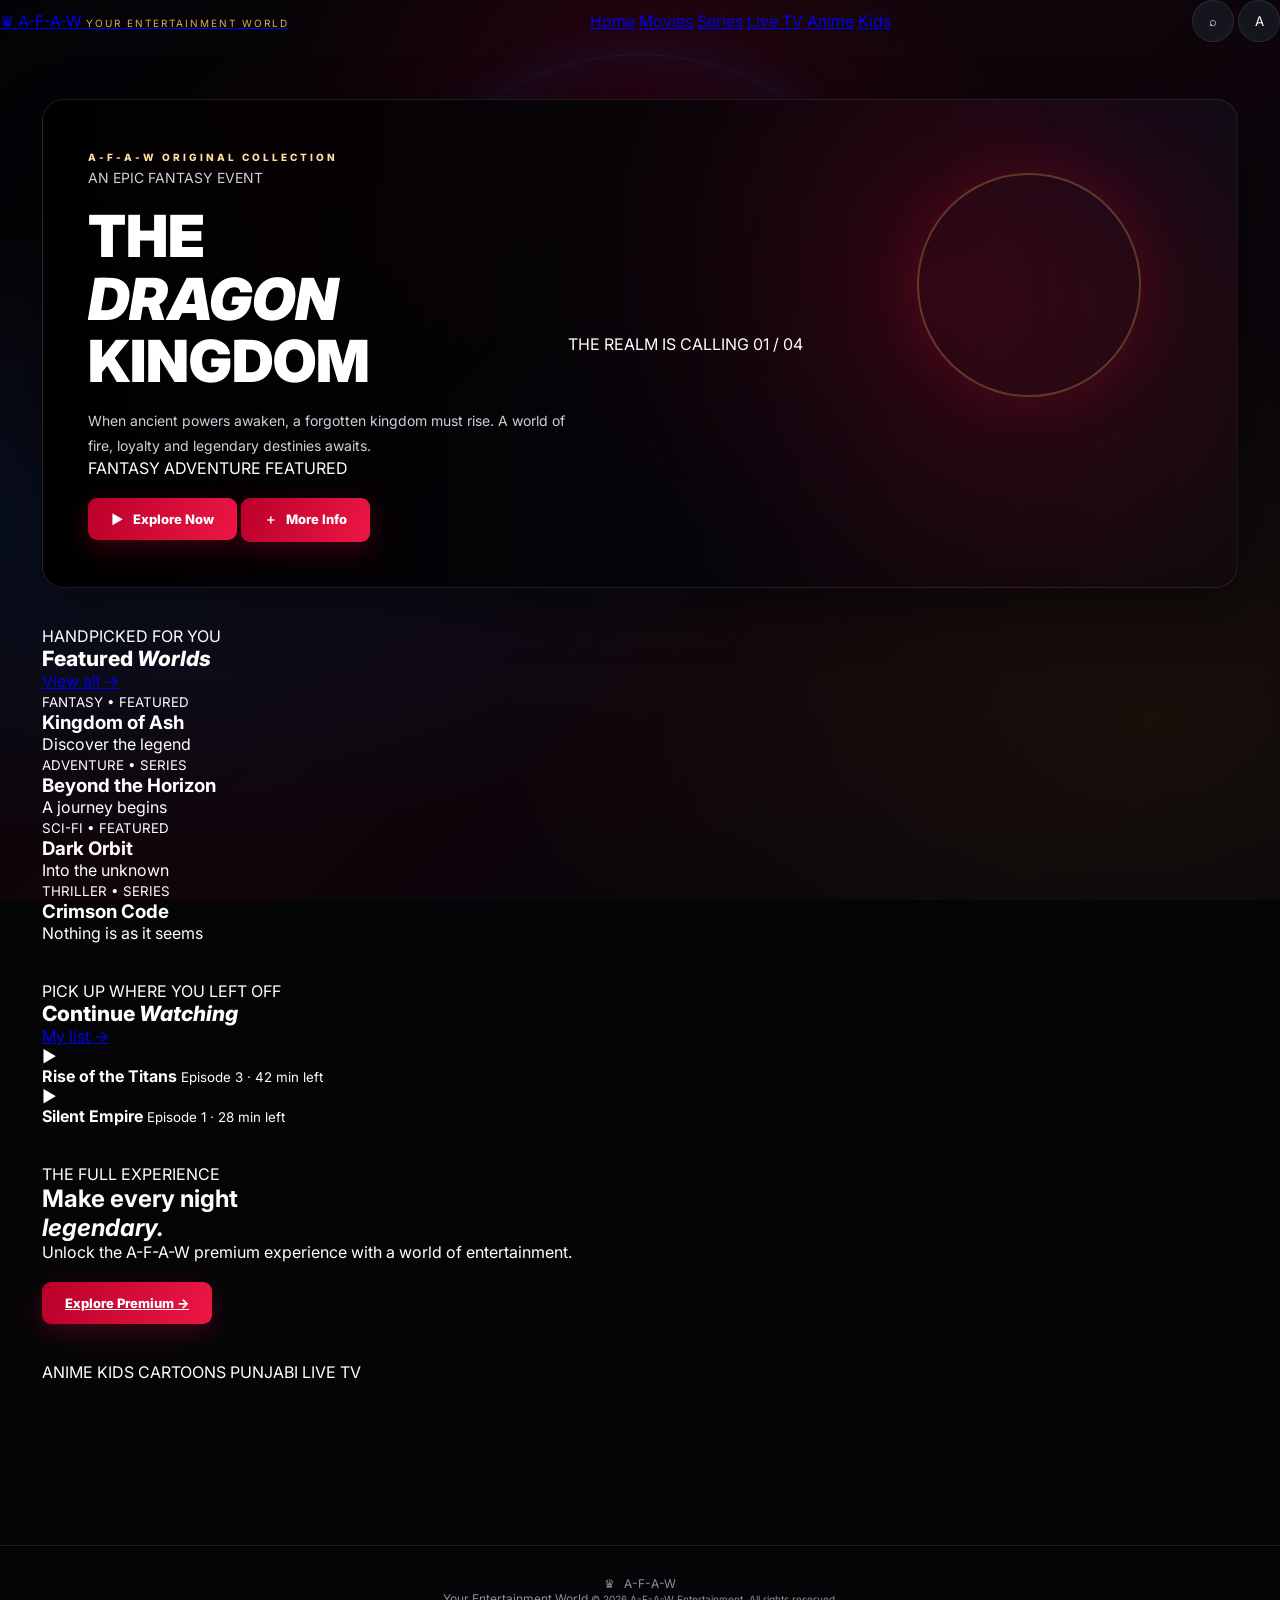
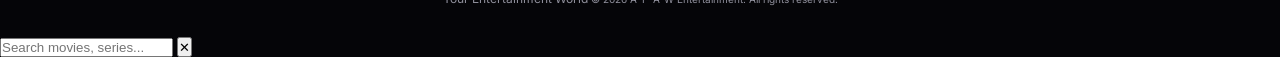
==== index.html @ b0753dc2 "Update index.html A-F-A-W Entertainment — Your Entertainment World. A premium streaming platform for" ====
<!DOCTYPE html>
<html lang="en">
<head>
  <meta charset="UTF-8">
  <meta name="viewport" content="width=device-width, initial-scale=1.0">

  <meta name="theme-color" content="#09090b">
  <meta name="description" content="A-F-A-W — Your Entertainment World. Discover movies, series and entertainment.">

  <title>A-F-A-W | Your Entertainment World</title>

  <!-- PWA / Android App Support -->
  <link rel="manifest" href="manifest.json">
  <link rel="icon" href="assets/icon-192.png">
  <link rel="apple-touch-icon" href="assets/icon-192.png">

  <meta name="mobile-web-app-capable" content="yes">
  <meta name="apple-mobile-web-app-capable" content="yes">
  <meta name="apple-mobile-web-app-status-bar-style" content="black-translucent">

  <!-- Premium Fonts -->
  <link rel="preconnect" href="https://fonts.googleapis.com">
  <link rel="preconnect" href="https://fonts.gstatic.com" crossorigin>

  <link href="https://fonts.googleapis.com/css2?family=DM+Sans:wght@400;500;600;700&family=Cinzel:wght@500;600;700;800&display=swap" rel="stylesheet">

  <link rel="stylesheet" href="style.css">
</head>

<body>

<div class="ambient"></div>

<!-- HEADER -->
<header class="topbar">

  <a class="brand" href="#home">
    <span class="crown">♛</span>
    <span class="brand-name">A-F-A-W</span>
    <span class="tagline">YOUR ENTERTAINMENT WORLD</span>
  </a>

  <button class="menu-toggle" id="menuToggle">☰</button>

  <nav class="nav" id="nav">
    <a class="active" href="#home">Home</a>
    <a href="#movies">Movies</a>
    <a href="#series">Series</a>
    <a href="#live">Live TV</a>
    <a href="#anime">Anime</a>
    <a href="#kids">Kids</a>
  </nav>

  <div class="top-actions">
    <button class="icon-btn" id="searchToggle">⌕</button>
    <button class="profile">A</button>
  </div>

</header>

<main id="home">

  <!-- CINEMATIC HERO -->
  <section class="hero">

    <div class="hero-art"></div>
    <div class="hero-shade"></div>

    <div class="hero-content">

      <div class="eyebrow">
        <span></span>
        A-F-A-W ORIGINAL COLLECTION
      </div>

      <p class="overline">AN EPIC FANTASY EVENT</p>

      <h1>
        THE<br>
        <em>DRAGON</em><br>
        KINGDOM
      </h1>

      <p class="hero-copy">
        When ancient powers awaken, a forgotten kingdom
        must rise. A world of fire, loyalty and legendary
        destinies awaits.
      </p>

      <div class="meta">
        <span>FANTASY</span>
        <i></i>
        <span>ADVENTURE</span>
        <i></i>
        <span>FEATURED</span>
      </div>

      <div class="hero-buttons">

        <button class="btn btn-primary" id="watchBtn">
          ▶ &nbsp; Explore Now
        </button>

        <button class="btn btn-glass" id="infoBtn">
          ＋ &nbsp; More Info
        </button>

      </div>
    </div>

    <div class="hero-caption">
      THE REALM IS CALLING
      <span>01 / 04</span>
    </div>

    <div class="hero-progress">
      <span></span>
    </div>

  </section>

  <!-- FEATURED CONTENT -->
  <section class="content-section" id="movies">

    <div class="section-head">
      <div>
        <p class="section-kicker">HANDPICKED FOR YOU</p>
        <h2>Featured <em>Worlds</em></h2>
      </div>

      <a href="#movies">View all →</a>
    </div>

    <div class="poster-row">

      <article class="poster poster-one">
        <div class="poster-art"></div>
        <div class="poster-info">
          <small>FANTASY • FEATURED</small>
          <h3>Kingdom of Ash</h3>
          <span>Discover the legend</span>
        </div>
      </article>

      <article class="poster poster-two">
        <div class="poster-art"></div>
        <div class="poster-info">
          <small>ADVENTURE • SERIES</small>
          <h3>Beyond the Horizon</h3>
          <span>A journey begins</span>
        </div>
      </article>

      <article class="poster poster-three">
        <div class="poster-art"></div>
        <div class="poster-info">
          <small>SCI-FI • FEATURED</small>
          <h3>Dark Orbit</h3>
          <span>Into the unknown</span>
        </div>
      </article>

      <article class="poster poster-four">
        <div class="poster-art"></div>
        <div class="poster-info">
          <small>THRILLER • SERIES</small>
          <h3>Crimson Code</h3>
          <span>Nothing is as it seems</span>
        </div>
      </article>

    </div>
  </section>

  <!-- CONTINUE WATCHING -->
  <section class="content-section compact" id="series">

    <div class="section-head">
      <div>
        <p class="section-kicker">PICK UP WHERE YOU LEFT OFF</p>
        <h2>Continue <em>Watching</em></h2>
      </div>

      <a href="#series">My list →</a>
    </div>

    <div class="continue-grid">

      <div class="continue-card">
        <div class="thumb thumb-a">
          <span>▶</span>
        </div>

        <div class="continue-text">
          <b>Rise of the Titans</b>
          <small>Episode 3 · 42 min left</small>
          <div class="track">
            <i style="width:62%"></i>
          </div>
        </div>
      </div>

      <div class="continue-card">
        <div class="thumb thumb-b">
          <span>▶</span>
        </div>

        <div class="continue-text">
          <b>Silent Empire</b>
          <small>Episode 1 · 28 min left</small>
          <div class="track">
            <i style="width:34%"></i>
          </div>
        </div>
      </div>

    </div>
  </section>

  <!-- PREMIUM MEMBERSHIP -->
  <section class="membership" id="live">

    <div>
      <p class="section-kicker">THE FULL EXPERIENCE</p>

      <h2>
        Make every night<br>
        <em>legendary.</em>
      </h2>

      <p>
        Unlock the A-F-A-W premium experience
        with a world of entertainment.
      </p>
    </div>

    <a class="btn btn-primary" href="#plans">
      Explore Premium →
    </a>

  </section>

  <!-- CATEGORIES -->
  <section class="content-section mini-links" id="anime">

    <span>ANIME</span>
    <span id="kids">KIDS</span>
    <span>CARTOONS</span>
    <span>PUNJABI</span>
    <span>LIVE TV</span>

  </section>

</main>

<!-- FOOTER -->
<footer>

  <div class="footer-brand">
    ♛ &nbsp; A-F-A-W
  </div>

  <span>Your Entertainment World</span>

  <small>
    © 2026 A-F-A-W Entertainment. All rights reserved.
  </small>

</footer>

<!-- SEARCH -->
<div class="search-panel" id="searchPanel">

  <input
    id="searchInput"
    type="search"
    placeholder="Search movies, series..."
  >

  <button id="closeSearch">✕</button>

</div>

<div class="toast" id="toast"></div>

<!-- MAIN JAVASCRIPT -->
<script src="script.js"></script>

<!-- SERVICE WORKER / PWA -->
<script>
if ("serviceWorker" in navigator) {
  window.addEventListener("load", () => {
    navigator.serviceWorker.register("./service-worker.js")
      .catch(error => console.log("App setup:", error));
  });
}
</script>

</body>
</html>
---- style.css ----
/* ==================================================
   AFAW ENTERTAINMENT — ROYAL CINEMATIC UI
   PREMIUM COMPLETE STYLESHEET
   ================================================== */

@import url('https://fonts.googleapis.com/css2?family=Inter:wght@400;500;600;700;800;900&display=swap');

:root {
  --bg: #050508;
  --surface: #0d0d13;
  --surface-2: #15151d;
  --red: #e50932;
  --red-dark: #850019;
  --gold: #d9ad58;
  --gold-light: #ffe0a0;
  --white: #ffffff;
  --muted: #a5a5b2;
  --border: rgba(255,255,255,.09);
  --sidebar-width: 245px;
  --radius: 16px;
  --shadow: 0 18px 55px rgba(0,0,0,.45);
}

/* RESET */
* {
  margin: 0;
  padding: 0;
  box-sizing: border-box;
}

html {
  scroll-behavior: smooth;
  scrollbar-color: #a30b2a #08080c;
}

body {
  min-height: 100vh;
  background: var(--bg);
  color: var(--white);
  font-family: 'Inter', sans-serif;
  overflow-x: hidden;
}

/* CINEMATIC ANIMATED BACKGROUND */
body::before {
  content: "";
  position: fixed;
  inset: 0;
  z-index: -2;
  pointer-events: none;
  background:
    radial-gradient(ellipse at 50% 15%, rgba(140,0,35,.22), transparent 40%),
    radial-gradient(ellipse at 10% 60%, rgba(0,90,180,.14), transparent 40%),
    radial-gradient(ellipse at 90% 80%, rgba(180,110,20,.10), transparent 40%),
    linear-gradient(135deg,#030306,#10050b 48%,#04050a);
  animation: atmosphere 14s ease-in-out infinite alternate;
}

body::after {
  content: "";
  position: fixed;
  width: 520px;
  height: 520px;
  top: 35%;
  left: 50%;
  transform: translate(-50%,-50%);
  z-index: -1;
  pointer-events: none;
  border-radius: 50%;
  border: 1px solid rgba(0,145,255,.13);
  box-shadow:
    0 0 50px rgba(0,120,255,.12),
    inset 0 0 70px rgba(0,120,255,.10);
  animation: energyRotate 35s linear infinite;
}

@keyframes atmosphere {
  from { filter: brightness(.8) saturate(1); }
  to { filter: brightness(1.25) saturate(1.4); }
}

@keyframes energyRotate {
  from { rotate: 0deg; }
  to { rotate: 360deg; }
}

@keyframes glowPulse {
  0%,100% { opacity: .65; }
  50% { opacity: 1; }
}

@keyframes fadeUp {
  from { opacity: 0; transform: translateY(22px); }
  to { opacity: 1; transform: translateY(0); }
}

@keyframes shine {
  0% { background-position: -200% center; }
  100% { background-position: 200% center; }
}

/* MAIN APP LAYOUT */
.app-container {
  display: flex;
  min-height: 100vh;
  background: transparent;
}

main,
.main-content {
  flex: 1;
  min-width: 0;
  background: transparent;
  padding: 25px 32px 60px;
}

.content-section {
  margin: 38px 0;
  background: transparent;
  animation: fadeUp .7s ease both;
}

/* SIDEBAR */
.sidebar {
  width: var(--sidebar-width);
  min-width: var(--sidebar-width);
  min-height: 100vh;
  position: sticky;
  top: 0;
  align-self: flex-start;
  height: 100vh;
  overflow-y: auto;
  padding: 28px 17px;
  background: rgba(7,7,12,.94);
  border-right: 1px solid var(--border);
  backdrop-filter: blur(22px);
  z-index: 50;
}

.sidebar::-webkit-scrollbar {
  width: 4px;
}

.sidebar::-webkit-scrollbar-thumb {
  background: var(--red);
  border-radius: 10px;
}

.logo,
.brand-logo {
  display: flex;
  align-items: center;
  justify-content: center;
  gap: 4px;
  font-size: 27px;
  font-weight: 900;
  letter-spacing: 2px;
  color: white;
  margin-bottom: 10px;
}

.logo span:first-child,
.brand-logo span:first-child {
  color: var(--red);
}

.logo::before {
  content: "♛";
  color: var(--gold);
  font-size: 24px;
  margin-right: 5px;
}

.tagline {
  text-align: center;
  color: var(--gold);
  font-size: 10px;
  letter-spacing: 2px;
  margin-bottom: 35px;
}

.sidebar nav,
.sidebar-menu {
  display: flex;
  flex-direction: column;
  gap: 7px;
}

.sidebar a,
.sidebar nav a,
.nav-link {
  display: flex;
  align-items: center;
  gap: 13px;
  padding: 13px 14px;
  border-radius: 11px;
  text-decoration: none;
  color: #aaaab5;
  font-size: 13px;
  font-weight: 600;
  transition: .25s ease;
}

.sidebar a:hover,
.sidebar nav a:hover,
.nav-link:hover,
.sidebar a.active,
.nav-link.active {
  color: white;
  background: linear-gradient(100deg,rgba(229,9,50,.25),rgba(229,9,50,.04));
  border-left: 3px solid var(--red);
  box-shadow: inset 0 0 20px rgba(229,9,50,.07);
}

/* TOP BAR */
.topbar {
  display: flex;
  align-items: center;
  justify-content: space-between;
  gap: 18px;
  margin-bottom: 25px;
}

.topbar h1 {
  font-size: 22px;
  font-weight: 800;
}

.search-box {
  display: flex;
  align-items: center;
  gap: 10px;
  width: min(390px,45%);
  padding: 12px 17px;
  background: rgba(255,255,255,.055);
  border: 1px solid var(--border);
  border-radius: 30px;
}

.search-box input,
.topbar input {
  width: 100%;
  color: white;
  background: transparent;
  border: 0;
  outline: none;
  font-size: 13px;
}

.search-box input::placeholder,
.topbar input::placeholder {
  color: #858590;
}

.topbar button,
.icon-button {
  color: white;
  background: var(--surface-2);
  border: 1px solid var(--border);
  border-radius: 50%;
  width: 42px;
  height: 42px;
  cursor: pointer;
  transition: .25s;
}

.topbar button:hover,
.icon-button:hover {
  background: var(--red);
  transform: translateY(-2px);
}

/* HERO BANNER */
.hero,
.hero-banner {
  position: relative;
  min-height: 390px;
  display: flex;
  align-items: center;
  overflow: hidden;
  padding: 45px;
  border: 1px solid rgba(255,255,255,.10);
  border-radius: 22px;
  background:
    linear-gradient(90deg,rgba(0,0,0,.96),rgba(0,0,0,.65),rgba(0,0,0,.08)),
    radial-gradient(circle at 75% 40%,rgba(229,9,50,.32),transparent 40%),
    linear-gradient(135deg,#280713,#090b18 65%,#160b0c);
  box-shadow: var(--shadow);
}

.hero::after,
.hero-banner::after {
  content: "";
  position: absolute;
  right: 8%;
  top: 15%;
  width: 220px;
  height: 220px;
  border: 2px solid rgba(217,173,88,.30);
  border-radius: 50%;
  box-shadow: 0 0 60px rgba(229,9,50,.22);
  animation: glowPulse 4s ease-in-out infinite;
}

.hero-content {
  position: relative;
  z-index: 2;
  max-width: 570px;
}

.hero h1,
.hero h2 {
  font-size: clamp(32px,5vw,58px);
  font-weight: 900;
  line-height: 1.08;
  margin: 15px 0;
}

.hero p {
  max-width: 480px;
  color: #d0d0d6;
  line-height: 1.8;
  font-size: 14px;
}

.hero-tag,
.eyebrow {
  display: inline-block;
  color: var(--gold-light);
  letter-spacing: 3px;
  font-size: 10px;
  font-weight: 800;
  text-transform: uppercase;
}

/* BUTTONS */
button,
.btn,
.primary-button {
  font-family: inherit;
}

.btn,
.primary-button,
.hero button {
  display: inline-flex;
  align-items: center;
  justify-content: center;
  gap: 9px;
  padding: 13px 23px;
  margin-top: 20px;
  color: white;
  background: linear-gradient(110deg,#b9002a,#ed1745);
  border: 0;
  border-radius: 9px;
  font-weight: 800;
  font-size: 13px;
  cursor: pointer;
  box-shadow: 0 8px 25px rgba(229,9,50,.25);
  transition: .25s ease;
}

.btn:hover,
.primary-button:hover,
.hero button:hover {
  transform: translateY(-3px);
  box-shadow: 0 12px 32px rgba(229,9,50,.42);
}

button:focus-visible,
a:focus-visible,
input:focus-visible {
  outline: 2px solid var(--gold);
  outline-offset: 3px;
}

/* SECTION HEADINGS */
.section-heading {
  display: flex;
  align-items: center;
  justify-content: space-between;
  gap: 15px;
  margin-bottom: 19px;
}

.section-heading h2,
.content-section h2 {
  font-size: 21px;
  font-weight: 800;
}

.section-heading h2::before,
.content-section > h2::before {
  content: "";
  display: inline-block;
  width: 4px;
  height: 20px;
  margin-right: 10px;
  vertical-align: -3px;
  border-radius: 5px;
  background: var(--red);
  box-shadow: 0 0 12px var(--red);
}

/* CATEGORY CARDS */
.category-grid,
.categories-grid {
  display: grid;
  grid-template-columns: repeat(auto-fit,minmax(125px,1fr));
  gap: 14px;
}

.category-card {
  min-height: 105px;
  display: flex;
  align-items: center;
  justify-content: center;
  flex-direction: column;
  gap: 12px;
  padding: 17px 10px;
  color: white;
  text-align: center;
  border: 1px solid var(--border);
  border-radius: 15px;
  background: linear-gradient(145deg,#17131b,#09090e);
  transition: .3s ease;
}

.category-card:hover {
  transform: translateY(-6px);
  border-color: rgba(229,9,50,.65);
  box-shadow: 0 12px 30px rgba(229,9,50,.13);
}

.category-card span,
.category-card i {
  color: var(--gold);
  font-size: 25px;
}

/* MOVIE POSTER ROWS */
.poster-grid,
.movie-grid,
.series-grid {
  display: grid;
  grid-template-columns: repeat(auto-fill,minmax(145px,1fr));
  gap: 20px;
}

.poster-card {
  min-width: 0;
  position: relative;
  overflow: hidden;
  border-radius: 14px;
  background: #111119;
  border: 1px solid rgba(255,255,255,.07);
  transition: transform .3s ease, box-shadow .3s ease;
  cursor: pointer;
}

.poster-card:hover {
  transform: translateY(-8px) scale(1.025);
  border-color: rgba(217,173,88,.55);
  box-shadow: 0 18px 38px rgba(0,0,0,.55);
}

.poster-card img {
  display: block;
  width: 100%;
  aspect-ratio: 2 / 3;
  object-fit: cover;
  transition: transform .5s ease;
}

.poster-card:hover img {
  transform: scale(1.07);
}

.poster-card h3,
.poster-card h4 {
  padding: 12px 11px 4px;
  font-size: 13px;
  font-weight: 700;
}

.poster-card p {
  padding: 0 11px 13px;
  color: var(--muted);
  font-size: 11px;
}

/* CONTINUE WATCHING */
.progress,
.progress-bar {
  width: 100%;
  height: 4px;
  background: #34343d;
  overflow: hidden;
  border-radius: 20px;
}

.progress span,
.progress-bar span {
  display: block;
  height: 100%;
  background: linear-gradient(90deg,var(--red),var(--gold));
}

/* LIVE TV */
.live-banner {
  padding: 28px;
  border: 1px solid rgba(229,9,50,.25);
  border-radius: 18px;
  background: linear-gradient(110deg,#280714,#0d0b13 65%,#11101a);
  box-shadow: 0 12px 35px rgba(0,0,0,.3);
}

.live-badge {
  display: inline-block;
  padding: 6px 11px;
  color: white;
  background: var(--red);
  border-radius: 5px;
  font-size: 10px;
  font-weight: 900;
  letter-spacing: 1px;
}

/* PREMIUM MEMBERSHIP */
.plan-grid,
.pricing-grid {
  display: grid;
  grid-template-columns: repeat(auto-fit,minmax(220px,1fr));
  gap: 20px;
}

.plan-card {
  position: relative;
  padding: 27px 22px;
  overflow: hidden;
  border: 1px solid rgba(217,173,88,.23);
  border-radius: 18px;
  background: linear-gradient(145deg,#19131a,#09090e);
  box-shadow: 0 12px 35px rgba(0,0,0,.3);
  transition: .3s ease;
}

.plan-card:hover {
  transform: translateY(-7px);
  border-color: var(--gold);
  box-shadow: 0 15px 40px rgba(217,173,88,.12);
}

.plan-card h3 {
  color: var(--gold-light);
  font-size: 20px;
  margin-bottom: 13px;
}

.plan-card p,
.plan-card li {
  color: #c2c2cc;
  font-size: 13px;
  line-height: 1.9;
}

.plan-button {
  width: 100%;
  padding: 13px;
  margin-top: 20px;
  color: white;
  background: linear-gradient(100deg,#9b0025,#e50932);
  border: 0;
  border-radius: 9px;
  font-weight: 800;
  cursor: pointer;
}

/* MODALS AND OVERLAYS */
#profileOverlay,
#authOverlay,
#generalOverlay,
.profile-overlay,
.auth-overlay,
.modal-overlay {
  position: fixed;
  inset: 0;
  z-index: 200;
  display: none;
  align-items: center;
  justify-content: center;
  padding: 20px;
  background: rgba(0,0,0,.78);
  backdrop-filter: blur(10px);
}

#profileOverlay.active,
#authOverlay.active,
#generalOverlay.active,
.profile-overlay.active,
.auth-overlay.active,
.modal-overlay.active {
  display: flex;
}

.modal,
.auth-modal,
.profile-modal {
  width: min(100%,440px);
  max-height: 90vh;
  overflow-y: auto;
  padding: 28px;
  color: white;
  background: linear-gradient(145deg,#19131c,#09090e);
  border: 1px solid rgba(217,173,88,.25);
  border-radius: 18px;
  box-shadow: 0 25px 80px rgba(0,0,0,.65);
}

.modal h2,
.auth-modal h2 {
  margin-bottom: 18px;
  color: var(--gold-light);
}

.modal input,
.auth-modal input,
input,
textarea,
select {
  max-width: 100%;
}

.auth-modal input,
.modal input,
.auth-modal select {
  width: 100%;
  padding: 13px 14px;
  margin: 8px 0;
  color: white;
  background: #111119;
  border: 1px solid var(--border);
  border-radius: 9px;
  outline: none;
}

.auth-modal input:focus,
.modal input:focus {
  border-color: var(--red);
}

#closeProfile,
#closeAuth,
#closeGeneral {
  cursor: pointer;
}

/* FOOTER */
footer {
  margin-top: 55px;
  padding: 30px 15px;
  text-align: center;
  color: #8f8f9b;
  border-top: 1px solid var(--border);
  font-size: 12px;
}

footer a {
  color: var(--gold);
  text-decoration: none;
}

/* MOBILE MENU */
#menuToggle {
  display: none;
}

@media (max-width: 900px) {
  :root {
    --sidebar-width: 210px;
  }

  main,
  .main-content {
    padding: 20px;
  }

  .hero,
  .hero-banner {
    min-height: 330px;
    padding: 30px;
  }

  .poster-grid,
  .movie-grid,
  .series-grid {
    grid-template-columns: repeat(auto-fill,minmax(125px,1fr));
    gap: 14px;
  }
}

@media (max-width: 650px) {
  .app-container {
    display: block;
  }

  .sidebar {
    position: fixed;
    top: 0;
    left: -270px;
    width: 250px;
    height: 100dvh;
    min-height: 100dvh;
    transition: left .3s ease;
    z-index: 150;
  }

  .sidebar.open,
  .sidebar.active {
    left: 0;
  }

  #menuToggle {
    display: inline-flex;
    align-items: center;
    justify-content: center;
  }

  main,
  .main-content {
    padding: 15px;
  }

  .topbar {
    gap: 10px;
  }

  .topbar h1 {
    font-size: 17px;
  }

  .search-box {
    width: auto;
    flex: 1;
    padding: 10px 12px;
  }

  .hero,
  .hero-banner {
    min-height: 300px;
    padding: 23px;
    border-radius: 16px;
  }

  .hero h1,
  .hero h2 {
    font-size: 34px;
  }

  .hero p {
    font-size: 12px;
  }

  .hero::after,
  .hero-banner::after {
    width: 125px;
    height: 125px;
    right: -10px;
    top: 12%;
  }

  .section-heading h2,
  .content-section h2 {
    font-size: 17px;
  }

  .poster-grid,
  .movie-grid,
  .series-grid {
    grid-template-columns: repeat(2,minmax(0,1fr));
    gap: 12px;
  }

  .category-grid,
  .categories-grid {
    grid-template-columns: repeat(3,minmax(0,1fr));
    gap: 9px;
  }

  .category-card {
    min-height: 88px;
    font-size: 11px;
  }

  .plan-grid,
  .pricing-grid {
    grid-template-columns: 1fr;
  }

  body::after {
    width: 290px;
    height: 290px;
  }
}

/* TABLET AND TV DISPLAY */
@media (min-width: 1200px) {
  main,
  .main-content {
    padding: 32px 42px 70px;
  }

  .poster-grid,
  .movie-grid,
  .series-grid {
    grid-template-columns: repeat(auto-fill,minmax(175px,1fr));
    gap: 23px;
  }

  .hero,
  .hero-banner {
    min-height: 460px;
  }
}

@media (min-width: 1600px) {
  main,
  .main-content {
    max-width: 1800px;
    margin: 0 auto;
  }

  .hero h1,
  .hero h2 {
    font-size: 68px;
  }
}

/* REDUCE MOTION ACCESSIBILITY */
@media (prefers-reduced-motion: reduce) {
  *,
  *::before,
  *::after {
    scroll-behavior: auto !important;
    animation-duration: .01ms !important;
    animation-iteration-count: 1 !important;
    transition-duration: .01ms !important;
  }
}
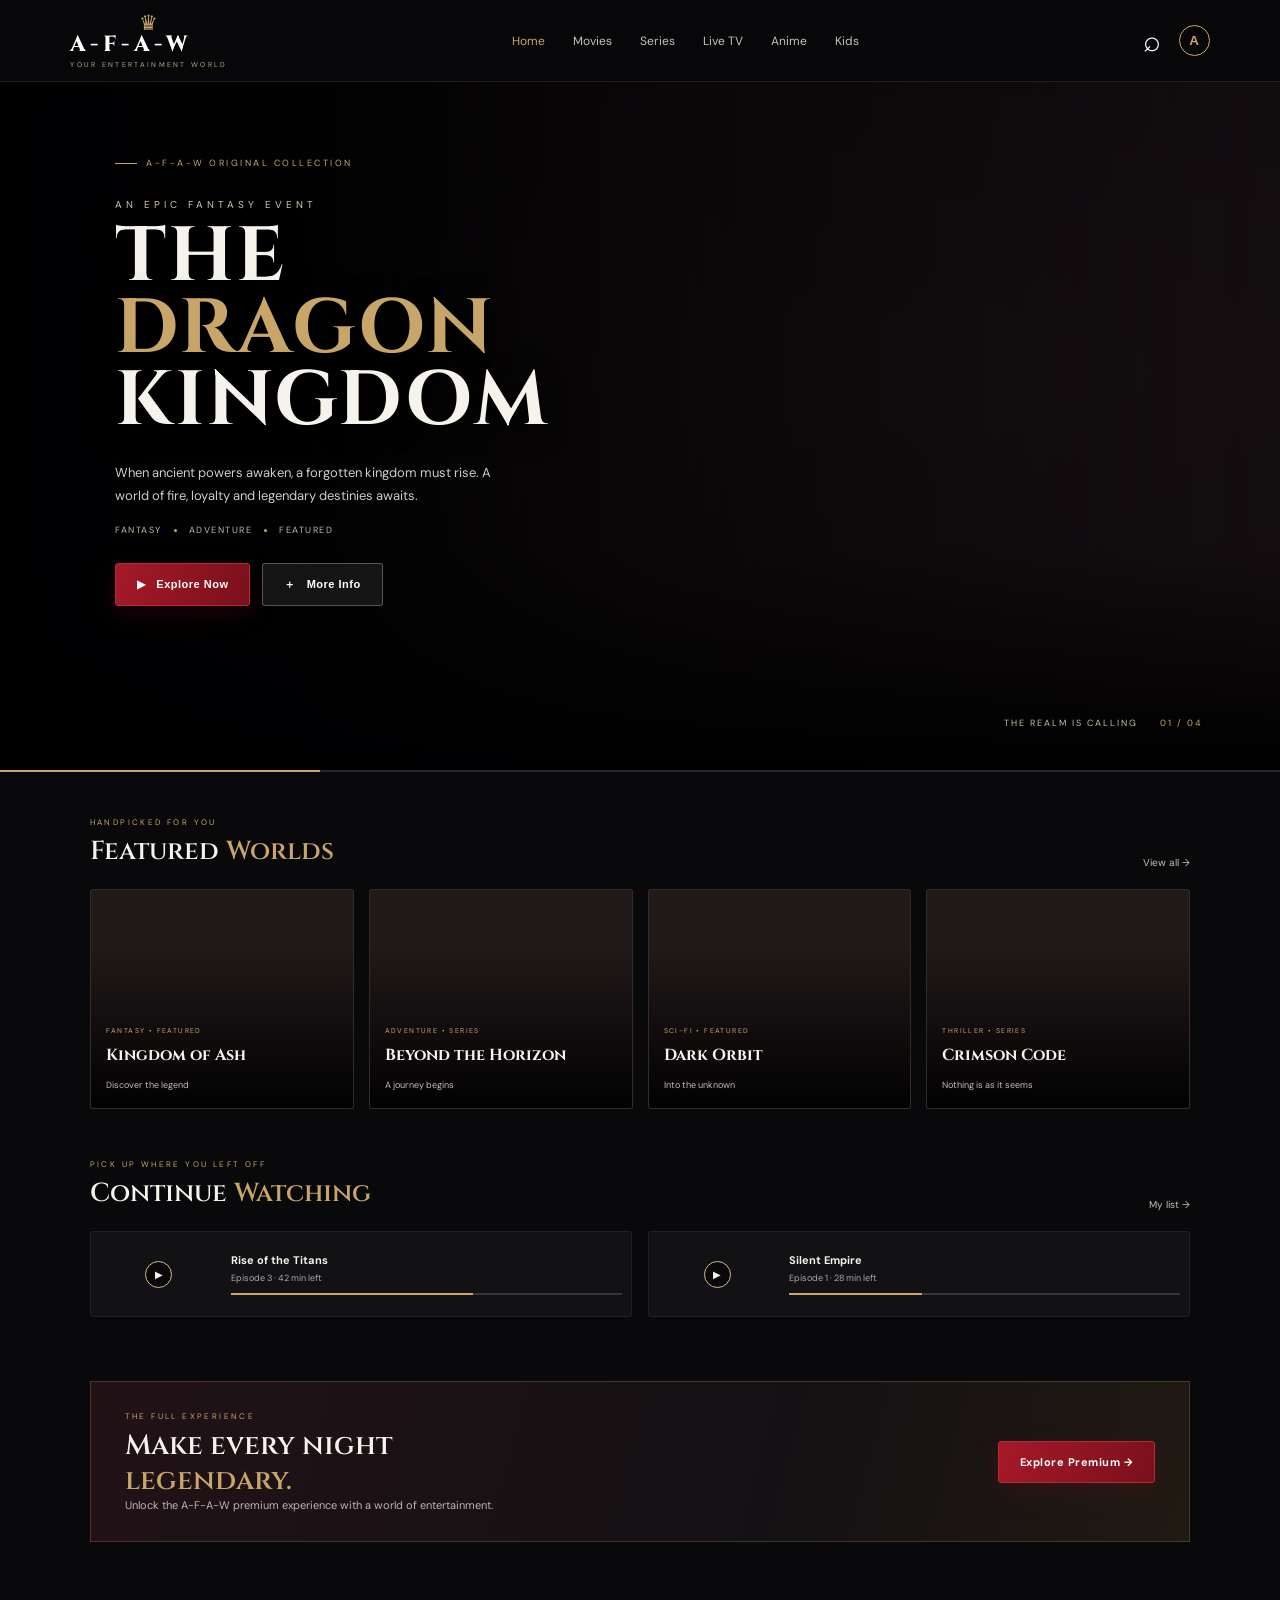
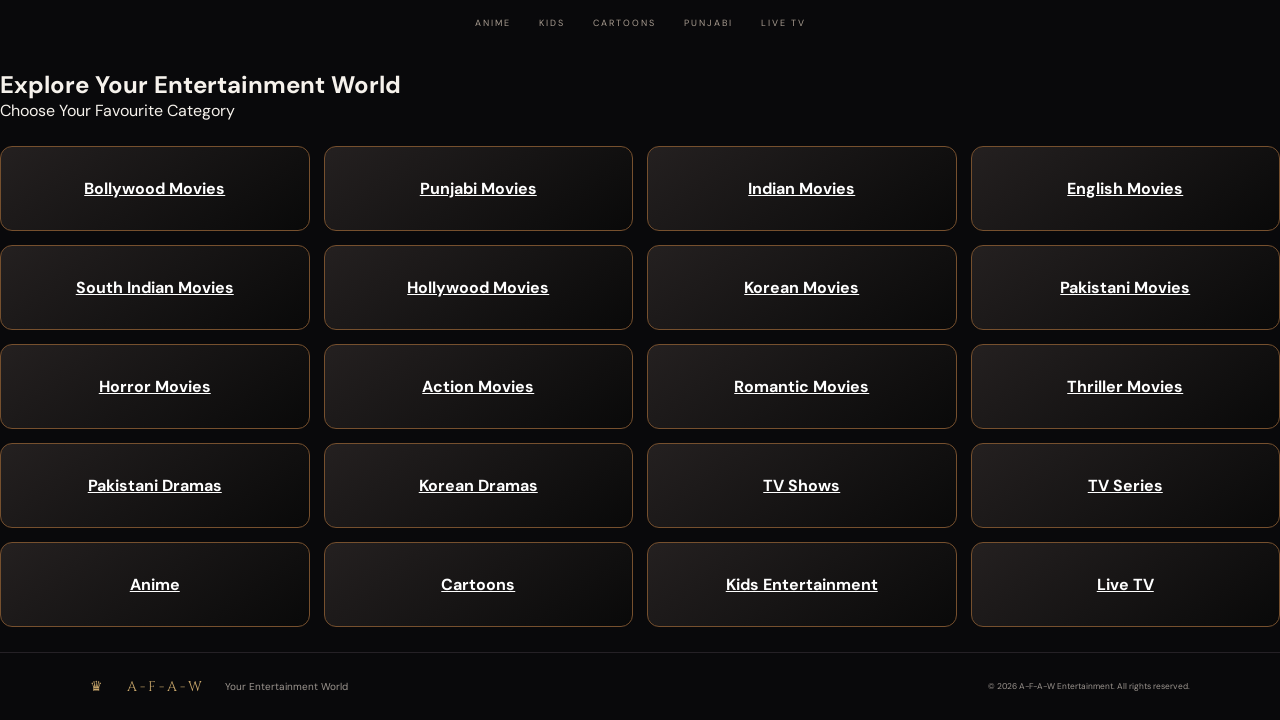
==== commit 678f15ae: "Update index.html Added 20 premium entertainment categories to the A-F-A-W dashboard, including Boll" ====
--- a/index.html
+++ b/index.html
@@ -254,6 +254,40 @@
 
 </main>
 
+<section class="categories-section" id="categories">
+  <h2>Explore Your Entertainment World</h2>
+  <p>Choose Your Favourite Category</p>
+
+  <div class="category-grid">
+
+    <a href="#bollywood" class="category-box">Bollywood Movies</a>
+    <a href="#punjabi" class="category-box">Punjabi Movies</a>
+    <a href="#indian" class="category-box">Indian Movies</a>
+    <a href="#english" class="category-box">English Movies</a>
+
+    <a href="#south-indian" class="category-box">South Indian Movies</a>
+    <a href="#hollywood" class="category-box">Hollywood Movies</a>
+    <a href="#korean" class="category-box">Korean Movies</a>
+    <a href="#pakistani" class="category-box">Pakistani Movies</a>
+
+    <a href="#horror" class="category-box">Horror Movies</a>
+    <a href="#action" class="category-box">Action Movies</a>
+    <a href="#romance" class="category-box">Romantic Movies</a>
+    <a href="#thriller" class="category-box">Thriller Movies</a>
+
+    <a href="#pakistani-drama" class="category-box">Pakistani Dramas</a>
+    <a href="#korean-drama" class="category-box">Korean Dramas</a>
+    <a href="#tv-shows" class="category-box">TV Shows</a>
+    <a href="#tv-series" class="category-box">TV Series</a>
+
+    <a href="#anime" class="category-box">Anime</a>
+    <a href="#cartoons" class="category-box">Cartoons</a>
+    <a href="#kids" class="category-box">Kids Entertainment</a>
+    <a href="#live-tv" class="category-box">Live TV</a>
+
+  </div>
+</section>
+  
 <!-- FOOTER -->
 <footer>
 
--- a/style.css
+++ b/style.css
@@ -1,850 +1,859 @@
 
-/* ==================================================
-   AFAW ENTERTAINMENT — ROYAL CINEMATIC UI
-   PREMIUM COMPLETE STYLESHEET
-   ================================================== */
-
-@import url('https://fonts.googleapis.com/css2?family=Inter:wght@400;500;600;700;800;900&display=swap');
-
-:root {
-  --bg: #050508;
-  --surface: #0d0d13;
-  --surface-2: #15151d;
-  --red: #e50932;
-  --red-dark: #850019;
-  --gold: #d9ad58;
-  --gold-light: #ffe0a0;
-  --white: #ffffff;
-  --muted: #a5a5b2;
-  --border: rgba(255,255,255,.09);
-  --sidebar-width: 245px;
-  --radius: 16px;
-  --shadow: 0 18px 55px rgba(0,0,0,.45);
-}
-
-/* RESET */
+@import url('https://fonts.googleapis.com/css2?family=DM+Sans:wght@400;500;600;700&family=Cinzel:wght@500;600;700;800&display=swap');
+
 * {
+  box-sizing: border-box;
   margin: 0;
   padding: 0;
-  box-sizing: border-box;
+}
+
+:root {
+  --bg: #09090b;
+  --panel: #121114;
+  --red: #a71928;
+  --gold: #c8a66a;
+  --white: #f6f2ec;
+  --muted: #aaa4a0;
 }
 
 html {
   scroll-behavior: smooth;
-  scrollbar-color: #a30b2a #08080c;
 }
 
 body {
-  min-height: 100vh;
   background: var(--bg);
   color: var(--white);
-  font-family: 'Inter', sans-serif;
+  font-family: 'DM Sans', sans-serif;
   overflow-x: hidden;
 }
 
-/* CINEMATIC ANIMATED BACKGROUND */
-body::before {
-  content: "";
+.ambient {
   position: fixed;
   inset: 0;
-  z-index: -2;
   pointer-events: none;
-  background:
-    radial-gradient(ellipse at 50% 15%, rgba(140,0,35,.22), transparent 40%),
-    radial-gradient(ellipse at 10% 60%, rgba(0,90,180,.14), transparent 40%),
-    radial-gradient(ellipse at 90% 80%, rgba(180,110,20,.10), transparent 40%),
-    linear-gradient(135deg,#030306,#10050b 48%,#04050a);
-  animation: atmosphere 14s ease-in-out infinite alternate;
-}
-
-body::after {
-  content: "";
-  position: fixed;
-  width: 520px;
-  height: 520px;
-  top: 35%;
-  left: 50%;
-  transform: translate(-50%,-50%);
+  background: radial-gradient(
+    ellipse at 78% 5%,
+    rgba(130,20,30,.12),
+    transparent 36%
+  );
   z-index: -1;
-  pointer-events: none;
-  border-radius: 50%;
-  border: 1px solid rgba(0,145,255,.13);
-  box-shadow:
-    0 0 50px rgba(0,120,255,.12),
-    inset 0 0 70px rgba(0,120,255,.10);
-  animation: energyRotate 35s linear infinite;
-}
-
-@keyframes atmosphere {
-  from { filter: brightness(.8) saturate(1); }
-  to { filter: brightness(1.25) saturate(1.4); }
-}
-
-@keyframes energyRotate {
-  from { rotate: 0deg; }
-  to { rotate: 360deg; }
-}
-
-@keyframes glowPulse {
-  0%,100% { opacity: .65; }
-  50% { opacity: 1; }
-}
-
-@keyframes fadeUp {
-  from { opacity: 0; transform: translateY(22px); }
-  to { opacity: 1; transform: translateY(0); }
-}
-
-@keyframes shine {
-  0% { background-position: -200% center; }
-  100% { background-position: 200% center; }
-}
-
-/* MAIN APP LAYOUT */
-.app-container {
-  display: flex;
-  min-height: 100vh;
-  background: transparent;
-}
-
-main,
-.main-content {
-  flex: 1;
-  min-width: 0;
-  background: transparent;
-  padding: 25px 32px 60px;
-}
-
-.content-section {
-  margin: 38px 0;
-  background: transparent;
-  animation: fadeUp .7s ease both;
-}
-
-/* SIDEBAR */
-.sidebar {
-  width: var(--sidebar-width);
-  min-width: var(--sidebar-width);
-  min-height: 100vh;
-  position: sticky;
-  top: 0;
-  align-self: flex-start;
-  height: 100vh;
-  overflow-y: auto;
-  padding: 28px 17px;
-  background: rgba(7,7,12,.94);
-  border-right: 1px solid var(--border);
-  backdrop-filter: blur(22px);
-  z-index: 50;
-}
-
-.sidebar::-webkit-scrollbar {
-  width: 4px;
-}
-
-.sidebar::-webkit-scrollbar-thumb {
-  background: var(--red);
-  border-radius: 10px;
-}
-
-.logo,
-.brand-logo {
-  display: flex;
-  align-items: center;
-  justify-content: center;
-  gap: 4px;
-  font-size: 27px;
-  font-weight: 900;
-  letter-spacing: 2px;
-  color: white;
-  margin-bottom: 10px;
-}
-
-.logo span:first-child,
-.brand-logo span:first-child {
-  color: var(--red);
-}
-
-.logo::before {
-  content: "♛";
-  color: var(--gold);
-  font-size: 24px;
-  margin-right: 5px;
-}
-
-.tagline {
-  text-align: center;
-  color: var(--gold);
-  font-size: 10px;
-  letter-spacing: 2px;
-  margin-bottom: 35px;
-}
-
-.sidebar nav,
-.sidebar-menu {
-  display: flex;
-  flex-direction: column;
-  gap: 7px;
-}
-
-.sidebar a,
-.sidebar nav a,
-.nav-link {
-  display: flex;
-  align-items: center;
-  gap: 13px;
-  padding: 13px 14px;
-  border-radius: 11px;
-  text-decoration: none;
-  color: #aaaab5;
-  font-size: 13px;
-  font-weight: 600;
-  transition: .25s ease;
-}
-
-.sidebar a:hover,
-.sidebar nav a:hover,
-.nav-link:hover,
-.sidebar a.active,
-.nav-link.active {
-  color: white;
-  background: linear-gradient(100deg,rgba(229,9,50,.25),rgba(229,9,50,.04));
-  border-left: 3px solid var(--red);
-  box-shadow: inset 0 0 20px rgba(229,9,50,.07);
-}
-
-/* TOP BAR */
+}
+
+/* HEADER */
+
 .topbar {
+  height: 82px;
   display: flex;
   align-items: center;
   justify-content: space-between;
-  gap: 18px;
-  margin-bottom: 25px;
-}
-
-.topbar h1 {
+  padding: 0 5.5%;
+  background: rgba(8,8,10,.96);
+  border-bottom: 1px solid rgba(200,166,106,.14);
+  position: relative;
+  z-index: 5;
+}
+
+.brand {
+  display: flex;
+  flex-direction: column;
+  text-decoration: none;
+  color: white;
+  line-height: 1;
+}
+
+.crown {
+  color: var(--gold);
+  font-size: 21px;
+  text-align: center;
+}
+
+.brand-name {
+  font-family: 'Cinzel', serif;
   font-size: 22px;
   font-weight: 800;
-}
-
-.search-box {
+  letter-spacing: 5px;
+}
+
+.tagline {
+  font-size: 7px;
+  letter-spacing: 2.3px;
+  color: #b7a78b;
+  margin-top: 5px;
+}
+
+.nav {
+  display: flex;
+  gap: 28px;
+}
+
+.nav a {
+  font-size: 12px;
+  color: #c6c1bd;
+  text-decoration: none;
+  transition: .2s;
+}
+
+.nav a:hover,
+.nav a.active {
+  color: var(--gold);
+}
+
+.top-actions {
   display: flex;
   align-items: center;
-  gap: 10px;
-  width: min(390px,45%);
-  padding: 12px 17px;
-  background: rgba(255,255,255,.055);
-  border: 1px solid var(--border);
-  border-radius: 30px;
-}
-
-.search-box input,
-.topbar input {
-  width: 100%;
+  gap: 18px;
+}
+
+.icon-btn,
+.profile,
+.menu-toggle {
+  border: 0;
   color: white;
-  background: transparent;
-  border: 0;
-  outline: none;
-  font-size: 13px;
-}
-
-.search-box input::placeholder,
-.topbar input::placeholder {
-  color: #858590;
-}
-
-.topbar button,
-.icon-button {
-  color: white;
-  background: var(--surface-2);
-  border: 1px solid var(--border);
+  background: none;
+  cursor: pointer;
+}
+
+.icon-btn {
+  font-size: 30px;
+}
+
+.profile {
+  width: 31px;
+  height: 31px;
+  border: 1px solid var(--gold);
   border-radius: 50%;
-  width: 42px;
-  height: 42px;
-  cursor: pointer;
-  transition: .25s;
-}
-
-.topbar button:hover,
-.icon-button:hover {
-  background: var(--red);
-  transform: translateY(-2px);
-}
-
-/* HERO BANNER */
-.hero,
-.hero-banner {
+  color: var(--gold);
+  font-weight: 700;
+}
+
+.menu-toggle {
+  display: none;
+  font-size: 24px;
+}
+
+/* CINEMATIC HERO */
+
+.hero {
+  height: min(690px, calc(100vh - 82px));
+  min-height: 570px;
   position: relative;
-  min-height: 390px;
-  display: flex;
-  align-items: center;
   overflow: hidden;
-  padding: 45px;
-  border: 1px solid rgba(255,255,255,.10);
-  border-radius: 22px;
-  background:
-    linear-gradient(90deg,rgba(0,0,0,.96),rgba(0,0,0,.65),rgba(0,0,0,.08)),
-    radial-gradient(circle at 75% 40%,rgba(229,9,50,.32),transparent 40%),
-    linear-gradient(135deg,#280713,#090b18 65%,#160b0c);
-  box-shadow: var(--shadow);
-}
-
-.hero::after,
-.hero-banner::after {
+  background: #171013;
+}
+
+.hero-art {
+  position: absolute;
+  inset: 0;
+  background-image: url("https://images.unsplash.com/photo-1518709268805-4e9042af9f23?auto=format&fit=crop&w=2200&q=90");
+  background-size: cover;
+  background-position: center 42%;
+  filter: saturate(.8) contrast(1.08);
+}
+
+.hero-art:after {
   content: "";
   position: absolute;
-  right: 8%;
-  top: 15%;
-  width: 220px;
-  height: 220px;
-  border: 2px solid rgba(217,173,88,.30);
-  border-radius: 50%;
-  box-shadow: 0 0 60px rgba(229,9,50,.22);
-  animation: glowPulse 4s ease-in-out infinite;
+  inset: 0;
+  background:
+    linear-gradient(
+      90deg,
+      #09090b 0%,
+      rgba(9,9,11,.94) 23%,
+      rgba(9,9,11,.52) 52%,
+      rgba(9,9,11,.08) 100%
+    ),
+    linear-gradient(
+      0deg,
+      #09090b 0%,
+      transparent 32%
+    );
+}
+
+.hero-shade {
+  position: absolute;
+  inset: 0;
+  background: radial-gradient(
+    ellipse at 76% 42%,
+    transparent,
+    rgba(0,0,0,.3)
+  );
 }
 
 .hero-content {
   position: relative;
   z-index: 2;
-  max-width: 570px;
-}
-
-.hero h1,
-.hero h2 {
-  font-size: clamp(32px,5vw,58px);
-  font-weight: 900;
-  line-height: 1.08;
-  margin: 15px 0;
-}
-
-.hero p {
-  max-width: 480px;
-  color: #d0d0d6;
+  padding: 75px 0 0 9%;
+  max-width: 560px;
+}
+
+.eyebrow {
+  font-size: 9px;
+  letter-spacing: 2.5px;
+  color: var(--gold);
+  display: flex;
+  align-items: center;
+  gap: 9px;
+}
+
+.eyebrow span {
+  width: 22px;
+  height: 1px;
+  background: var(--gold);
+}
+
+.overline {
+  font-size: 10px;
+  letter-spacing: 4px;
+  color: #d7c8b3;
+  margin: 29px 0 10px;
+}
+
+.hero h1 {
+  font-family: 'Cinzel', serif;
+  font-size: clamp(48px, 6vw, 83px);
+  line-height: .94;
+  letter-spacing: 2px;
+  margin: 0;
+  font-weight: 700;
+  text-shadow: 0 4px 28px #000;
+}
+
+.hero h1 em,
+.section-head h2 em,
+.membership h2 em {
+  font-style: normal;
+  color: var(--gold);
+}
+
+.hero-copy {
+  font-size: 13px;
   line-height: 1.8;
-  font-size: 14px;
-}
-
-.hero-tag,
-.eyebrow {
-  display: inline-block;
-  color: var(--gold-light);
-  letter-spacing: 3px;
-  font-size: 10px;
-  font-weight: 800;
-  text-transform: uppercase;
+  color: #d1cbc5;
+  max-width: 390px;
+  margin: 23px 0 17px;
+}
+
+.meta {
+  display: flex;
+  align-items: center;
+  gap: 12px;
+  color: #c3b8aa;
+  font-size: 9px;
+  letter-spacing: 1.5px;
+}
+
+.meta i {
+  height: 3px;
+  width: 3px;
+  border-radius: 50%;
+  background: var(--gold);
 }
 
 /* BUTTONS */
-button,
-.btn,
-.primary-button {
-  font-family: inherit;
-}
-
-.btn,
-.primary-button,
-.hero button {
+
+.hero-buttons {
+  display: flex;
+  gap: 12px;
+  margin-top: 27px;
+}
+
+.btn {
+  padding: 13px 21px;
+  border-radius: 3px;
+  text-decoration: none;
+  font-size: 11px;
+  font-weight: 700;
+  letter-spacing: .5px;
+  cursor: pointer;
   display: inline-flex;
   align-items: center;
-  justify-content: center;
-  gap: 9px;
-  padding: 13px 23px;
-  margin-top: 20px;
+  gap: 14px;
+  transition: .25s;
+}
+
+.btn-primary {
+  background: linear-gradient(110deg,#a61928,#79101c);
   color: white;
-  background: linear-gradient(110deg,#b9002a,#ed1745);
-  border: 0;
-  border-radius: 9px;
-  font-weight: 800;
-  font-size: 13px;
-  cursor: pointer;
-  box-shadow: 0 8px 25px rgba(229,9,50,.25);
-  transition: .25s ease;
-}
-
-.btn:hover,
-.primary-button:hover,
-.hero button:hover {
-  transform: translateY(-3px);
-  box-shadow: 0 12px 32px rgba(229,9,50,.42);
-}
-
-button:focus-visible,
-a:focus-visible,
-input:focus-visible {
-  outline: 2px solid var(--gold);
-  outline-offset: 3px;
-}
-
-/* SECTION HEADINGS */
-.section-heading {
+  border: 1px solid #b62b39;
+  box-shadow: 0 8px 26px rgba(123,13,27,.24);
+}
+
+.btn-primary:hover {
+  filter: brightness(1.18);
+  transform: translateY(-2px);
+}
+
+.btn-glass {
+  background: rgba(255,255,255,.08);
+  border: 1px solid rgba(255,255,255,.28);
+  color: white;
+  backdrop-filter: blur(8px);
+}
+
+.hero-caption {
+  position: absolute;
+  right: 6%;
+  bottom: 43px;
+  font-size: 9px;
+  letter-spacing: 2px;
+  color: #c9bca9;
+}
+
+.hero-caption span {
+  margin-left: 18px;
+  color: var(--gold);
+}
+
+.hero-progress {
+  position: absolute;
+  bottom: 0;
+  left: 0;
+  right: 0;
+  height: 2px;
+  background: #282326;
+}
+
+.hero-progress span {
+  display: block;
+  width: 25%;
+  height: 100%;
+  background: var(--gold);
+}
+
+/* CONTENT SECTIONS */
+
+.content-section {
+  padding: 45px 7% 12px;
+}
+
+.section-head {
+  display: flex;
+  align-items: end;
+  justify-content: space-between;
+  margin-bottom: 20px;
+}
+
+.section-kicker {
+  font-size: 8px;
+  letter-spacing: 2.4px;
+  color: var(--gold);
+  margin-bottom: 7px;
+}
+
+.section-head h2,
+.membership h2 {
+  font-family: 'Cinzel', serif;
+  font-size: 26px;
+  font-weight: 600;
+}
+
+.section-head > a {
+  color: #c5bdb4;
+  text-decoration: none;
+  font-size: 10px;
+}
+
+.poster-row {
+  display: grid;
+  grid-template-columns: repeat(4,1fr);
+  gap: 15px;
+}
+
+.poster {
+  height: 220px;
+  position: relative;
+  overflow: hidden;
+  background: #21191a;
+  border: 1px solid rgba(200,166,106,.13);
+  border-radius: 3px;
+}
+
+.poster-art {
+  position: absolute;
+  inset: 0;
+  background-size: cover;
+  background-position: center;
+  transition: transform .5s;
+}
+
+.poster:hover .poster-art {
+  transform: scale(1.06);
+}
+
+.poster:after {
+  content: "";
+  position: absolute;
+  inset: 0;
+  background: linear-gradient(0deg,rgba(0,0,0,.95),transparent 75%);
+}
+
+.poster-one .poster-art {
+  background-image: url("https://images.unsplash.com/photo-1518709268805-4e9042af9f23?auto=format&fit=crop&w=700&q=80");
+}
+
+.poster-two .poster-art {
+  background-image: url("https://images.unsplash.com/photo-1470252649378-9c29740c9fa8?auto=format&fit=crop&w=700&q=80");
+}
+
+.poster-three .poster-art {
+  background-image: url("https://images.unsplash.com/photo-1462331940025-496dfbfc7564?auto=format&fit=crop&w=700&q=80");
+}
+
+.poster-four .poster-art {
+  background-image: url("https://images.unsplash.com/photo-1519608487953-e999c86e7455?auto=format&fit=crop&w=700&q=80");
+}
+
+.poster-info {
+  position: absolute;
+  z-index: 1;
+  bottom: 15px;
+  left: 15px;
+}
+
+.poster-info small {
+  font-size: 7px;
+  letter-spacing: 1.4px;
+  color: var(--gold);
+}
+
+.poster-info h3 {
+  font-family: 'Cinzel', serif;
+  font-size: 16px;
+  margin: 6px 0;
+}
+
+.poster-info span {
+  font-size: 9px;
+  color: #c5bdb4;
+}
+
+/* CONTINUE WATCHING */
+
+.compact {
+  padding-top: 38px;
+}
+
+.continue-grid {
+  display: grid;
+  grid-template-columns: repeat(2,minmax(0,1fr));
+  gap: 16px;
+}
+
+.continue-card {
+  display: flex;
+  gap: 13px;
+  align-items: center;
+  background: #121114;
+  padding: 9px;
+  border: 1px solid rgba(255,255,255,.06);
+  border-radius: 3px;
+}
+
+.thumb {
+  width: 118px;
+  height: 66px;
+  flex-shrink: 0;
+  display: grid;
+  place-items: center;
+  background-size: cover;
+  background-position: center;
+}
+
+.thumb span {
+  width: 27px;
+  height: 27px;
+  border-radius: 50%;
+  display: grid;
+  place-items: center;
+  background: rgba(0,0,0,.55);
+  border: 1px solid #d7bd8d;
+  font-size: 10px;
+}
+
+.thumb-a {
+  background-image: url("https://images.unsplash.com/photo-1518709268805-4e9042af9f23?auto=format&fit=crop&w=400&q=70");
+}
+
+.thumb-b {
+  background-image: url("https://images.unsplash.com/photo-1519608487953-e999c86e7455?auto=format&fit=crop&w=400&q=70");
+}
+
+.continue-text {
+  flex: 1;
+  min-width: 0;
+}
+
+.continue-text b {
+  font-size: 11px;
+  display: block;
+}
+
+.continue-text small {
+  font-size: 9px;
+  color: #aaa;
+  display: block;
+  margin: 5px 0 9px;
+}
+
+.track {
+  height: 2px;
+  background: #393338;
+}
+
+.track i {
+  height: 100%;
+  display: block;
+  background: var(--gold);
+}
+
+/* MEMBERSHIP */
+
+.membership {
+  margin: 52px 7% 30px;
+  padding: 29px 34px;
+  background: linear-gradient(105deg,#211216,#141114 62%,#211a13);
+  border: 1px solid rgba(200,166,106,.24);
   display: flex;
   align-items: center;
   justify-content: space-between;
-  gap: 15px;
-  margin-bottom: 19px;
-}
-
-.section-heading h2,
-.content-section h2 {
-  font-size: 21px;
-  font-weight: 800;
-}
-
-.section-heading h2::before,
-.content-section > h2::before {
-  content: "";
-  display: inline-block;
-  width: 4px;
-  height: 20px;
-  margin-right: 10px;
-  vertical-align: -3px;
-  border-radius: 5px;
-  background: var(--red);
-  box-shadow: 0 0 12px var(--red);
-}
-
-/* CATEGORY CARDS */
-.category-grid,
-.categories-grid {
+}
+
+.membership h2 {
+  font-size: 28px;
+  line-height: 1.25;
+}
+
+.membership p:not(.section-kicker) {
+  font-size: 11px;
+  color: #bdb5ae;
+}
+
+.membership .btn {
+  white-space: nowrap;
+}
+
+/* CATEGORIES & FOOTER */
+
+.mini-links {
+  display: flex;
+  gap: 28px;
+  justify-content: center;
+  color: #a99d91;
+  font-size: 9px;
+  letter-spacing: 2px;
+  padding-bottom: 40px;
+}
+
+footer {
+  border-top: 1px solid #252126;
+  padding: 24px 7%;
+  display: flex;
+  align-items: center;
+  gap: 20px;
+  color: #9d9690;
+  font-size: 10px;
+}
+
+.footer-brand {
+  font-family: 'Cinzel', serif;
+  color: var(--gold);
+  letter-spacing: 3px;
+  font-size: 14px;
+}
+
+footer small {
+  margin-left: auto;
+}
+
+/* SEARCH */
+
+.search-panel {
+  position: fixed;
+  z-index: 10;
+  top: 92px;
+  right: 5%;
+  display: none;
+  background: #171418;
+  border: 1px solid rgba(200,166,106,.35);
+  padding: 10px;
+  box-shadow: 0 15px 40px #000;
+}
+
+.search-panel.show {
+  display: flex;
+}
+
+.search-panel input {
+  background: transparent;
+  border: 0;
+  outline: 0;
+  color: white;
+  width: min(280px,65vw);
+  padding: 8px;
+}
+
+.search-panel button {
+  background: none;
+  border: 0;
+  color: white;
+}
+
+.toast {
+  position: fixed;
+  z-index: 20;
+  bottom: 25px;
+  left: 50%;
+  transform: translate(-50%,20px);
+  opacity: 0;
+  pointer-events: none;
+  background: #21191b;
+  border: 1px solid var(--gold);
+  color: white;
+  padding: 12px 18px;
+  font-size: 11px;
+  transition: .25s;
+}
+
+.toast.show {
+  opacity: 1;
+  transform: translate(-50%,0);
+}
+
+/* TABLET */
+
+@media(max-width:900px) {
+  .topbar {
+    padding: 0 4%;
+    height: 72px;
+  }
+
+  .nav {
+    gap: 14px;
+  }
+
+  .nav a {
+    font-size: 10px;
+  }
+
+  .hero {
+    height: 620px;
+    min-height: 550px;
+  }
+
+  .hero-content {
+    padding-left: 7%;
+    padding-top: 75px;
+  }
+
+  .hero-art {
+    background-position: 58% center;
+  }
+
+  .poster {
+    height: 190px;
+  }
+
+  .content-section {
+    padding-left: 5%;
+    padding-right: 5%;
+  }
+}
+
+/* MOBILE */
+
+@media(max-width:650px) {
+  .topbar {
+    height: 66px;
+  }
+
+  .brand-name {
+    font-size: 18px;
+    letter-spacing: 4px;
+  }
+
+  .crown {
+    font-size: 17px;
+  }
+
+  .tagline {
+    font-size: 6px;
+  }
+
+  .menu-toggle {
+    display: block;
+    margin-left: auto;
+    margin-right: 14px;
+  }
+
+  .nav {
+    display: none;
+    position: absolute;
+    top: 66px;
+    left: 0;
+    right: 0;
+    background: #0d0c0e;
+    padding: 18px 6%;
+    border-bottom: 1px solid #3b2b2b;
+    flex-wrap: wrap;
+    gap: 18px;
+  }
+
+  .nav.open {
+    display: flex;
+  }
+
+  .top-actions {
+    gap: 8px;
+  }
+
+  .hero {
+    height: 610px;
+    min-height: 0;
+  }
+
+  .hero-art {
+    background-position: 61% center;
+  }
+
+  .hero-art:after {
+    background:
+      linear-gradient(
+        90deg,
+        rgba(9,9,11,.92),
+        rgba(9,9,11,.65) 55%,
+        rgba(9,9,11,.18)
+      ),
+      linear-gradient(0deg,#09090b,transparent 40%);
+  }
+
+  .hero-content {
+    padding: 78px 7% 0;
+    max-width: 90%;
+  }
+
+  .overline {
+    margin-top: 25px;
+  }
+
+  .hero h1 {
+    font-size: 54px;
+  }
+
+  .hero-copy {
+    font-size: 12px;
+    max-width: 300px;
+  }
+
+  .hero-caption {
+    right: 6%;
+    bottom: 28px;
+    font-size: 7px;
+  }
+
+  .content-section {
+    padding-top: 34px;
+  }
+
+  .section-head h2 {
+    font-size: 22px;
+  }
+
+  .poster-row {
+    grid-template-columns: repeat(2,minmax(0,1fr));
+    gap: 10px;
+  }
+
+  .poster {
+    height: 190px;
+  }
+
+  .poster-info {
+    left: 11px;
+    bottom: 11px;
+  }
+
+  .poster-info h3 {
+    font-size: 14px;
+  }
+
+  .continue-grid {
+    grid-template-columns: 1fr;
+  }
+
+  .membership {
+    margin: 35px 5% 20px;
+    padding: 23px 20px;
+    display: block;
+  }
+
+  .membership h2 {
+    font-size: 25px;
+  }
+
+  .membership .btn {
+    margin-top: 10px;
+  }
+
+  .mini-links {
+    gap: 13px;
+    flex-wrap: wrap;
+    font-size: 8px;
+  }
+
+  footer {
+    flex-wrap: wrap;
+    gap: 10px;
+    padding: 22px 5%;
+  }
+
+  footer small {
+    width: 100%;
+    margin: 0;
+  }
+
+  .thumb {
+    width: 100px;
+  }
+
+  .hero-buttons .btn {
+    padding: 12px 14px;
+    font-size: 10px;
+  }
+}
+/* A-FA-W Premium Category Boxes */
+
+.category-grid {
   display: grid;
-  grid-template-columns: repeat(auto-fit,minmax(125px,1fr));
+  grid-template-columns: repeat(4, minmax(0, 1fr));
   gap: 14px;
-}
-
-.category-card {
-  min-height: 105px;
+  margin: 25px 0;
+}
+
+.category-box {
+  min-height: 85px;
   display: flex;
   align-items: center;
   justify-content: center;
-  flex-direction: column;
-  gap: 12px;
-  padding: 17px 10px;
-  color: white;
+  padding: 15px;
+  border: 1px solid #76502e;
+  border-radius: 12px;
+  background: linear-gradient(145deg, #242020, #090909);
+  color: #fff;
+  font-weight: 700;
   text-align: center;
-  border: 1px solid var(--border);
-  border-radius: 15px;
-  background: linear-gradient(145deg,#17131b,#09090e);
-  transition: .3s ease;
-}
-
-.category-card:hover {
-  transform: translateY(-6px);
-  border-color: rgba(229,9,50,.65);
-  box-shadow: 0 12px 30px rgba(229,9,50,.13);
-}
-
-.category-card span,
-.category-card i {
-  color: var(--gold);
-  font-size: 25px;
-}
-
-/* MOVIE POSTER ROWS */
-.poster-grid,
-.movie-grid,
-.series-grid {
-  display: grid;
-  grid-template-columns: repeat(auto-fill,minmax(145px,1fr));
-  gap: 20px;
-}
-
-.poster-card {
-  min-width: 0;
-  position: relative;
-  overflow: hidden;
-  border-radius: 14px;
-  background: #111119;
-  border: 1px solid rgba(255,255,255,.07);
-  transition: transform .3s ease, box-shadow .3s ease;
   cursor: pointer;
-}
-
-.poster-card:hover {
-  transform: translateY(-8px) scale(1.025);
-  border-color: rgba(217,173,88,.55);
-  box-shadow: 0 18px 38px rgba(0,0,0,.55);
-}
-
-.poster-card img {
-  display: block;
-  width: 100%;
-  aspect-ratio: 2 / 3;
-  object-fit: cover;
-  transition: transform .5s ease;
-}
-
-.poster-card:hover img {
-  transform: scale(1.07);
-}
-
-.poster-card h3,
-.poster-card h4 {
-  padding: 12px 11px 4px;
-  font-size: 13px;
-  font-weight: 700;
-}
-
-.poster-card p {
-  padding: 0 11px 13px;
-  color: var(--muted);
-  font-size: 11px;
-}
-
-/* CONTINUE WATCHING */
-.progress,
-.progress-bar {
-  width: 100%;
-  height: 4px;
-  background: #34343d;
-  overflow: hidden;
-  border-radius: 20px;
-}
-
-.progress span,
-.progress-bar span {
-  display: block;
-  height: 100%;
-  background: linear-gradient(90deg,var(--red),var(--gold));
-}
-
-/* LIVE TV */
-.live-banner {
-  padding: 28px;
-  border: 1px solid rgba(229,9,50,.25);
-  border-radius: 18px;
-  background: linear-gradient(110deg,#280714,#0d0b13 65%,#11101a);
-  box-shadow: 0 12px 35px rgba(0,0,0,.3);
-}
-
-.live-badge {
-  display: inline-block;
-  padding: 6px 11px;
-  color: white;
-  background: var(--red);
-  border-radius: 5px;
-  font-size: 10px;
-  font-weight: 900;
-  letter-spacing: 1px;
-}
-
-/* PREMIUM MEMBERSHIP */
-.plan-grid,
-.pricing-grid {
-  display: grid;
-  grid-template-columns: repeat(auto-fit,minmax(220px,1fr));
-  gap: 20px;
-}
-
-.plan-card {
-  position: relative;
-  padding: 27px 22px;
-  overflow: hidden;
-  border: 1px solid rgba(217,173,88,.23);
-  border-radius: 18px;
-  background: linear-gradient(145deg,#19131a,#09090e);
-  box-shadow: 0 12px 35px rgba(0,0,0,.3);
-  transition: .3s ease;
-}
-
-.plan-card:hover {
-  transform: translateY(-7px);
-  border-color: var(--gold);
-  box-shadow: 0 15px 40px rgba(217,173,88,.12);
-}
-
-.plan-card h3 {
-  color: var(--gold-light);
-  font-size: 20px;
-  margin-bottom: 13px;
-}
-
-.plan-card p,
-.plan-card li {
-  color: #c2c2cc;
-  font-size: 13px;
-  line-height: 1.9;
-}
-
-.plan-button {
-  width: 100%;
-  padding: 13px;
-  margin-top: 20px;
-  color: white;
-  background: linear-gradient(100deg,#9b0025,#e50932);
-  border: 0;
-  border-radius: 9px;
-  font-weight: 800;
-  cursor: pointer;
-}
-
-/* MODALS AND OVERLAYS */
-#profileOverlay,
-#authOverlay,
-#generalOverlay,
-.profile-overlay,
-.auth-overlay,
-.modal-overlay {
-  position: fixed;
-  inset: 0;
-  z-index: 200;
-  display: none;
-  align-items: center;
-  justify-content: center;
-  padding: 20px;
-  background: rgba(0,0,0,.78);
-  backdrop-filter: blur(10px);
-}
-
-#profileOverlay.active,
-#authOverlay.active,
-#generalOverlay.active,
-.profile-overlay.active,
-.auth-overlay.active,
-.modal-overlay.active {
-  display: flex;
-}
-
-.modal,
-.auth-modal,
-.profile-modal {
-  width: min(100%,440px);
-  max-height: 90vh;
-  overflow-y: auto;
-  padding: 28px;
-  color: white;
-  background: linear-gradient(145deg,#19131c,#09090e);
-  border: 1px solid rgba(217,173,88,.25);
-  border-radius: 18px;
-  box-shadow: 0 25px 80px rgba(0,0,0,.65);
-}
-
-.modal h2,
-.auth-modal h2 {
-  margin-bottom: 18px;
-  color: var(--gold-light);
-}
-
-.modal input,
-.auth-modal input,
-input,
-textarea,
-select {
-  max-width: 100%;
-}
-
-.auth-modal input,
-.modal input,
-.auth-modal select {
-  width: 100%;
-  padding: 13px 14px;
-  margin: 8px 0;
-  color: white;
-  background: #111119;
-  border: 1px solid var(--border);
-  border-radius: 9px;
-  outline: none;
-}
-
-.auth-modal input:focus,
-.modal input:focus {
-  border-color: var(--red);
-}
-
-#closeProfile,
-#closeAuth,
-#closeGeneral {
-  cursor: pointer;
-}
-
-/* FOOTER */
-footer {
-  margin-top: 55px;
-  padding: 30px 15px;
-  text-align: center;
-  color: #8f8f9b;
-  border-top: 1px solid var(--border);
-  font-size: 12px;
-}
-
-footer a {
-  color: var(--gold);
-  text-decoration: none;
-}
-
-/* MOBILE MENU */
-#menuToggle {
-  display: none;
-}
-
-@media (max-width: 900px) {
-  :root {
-    --sidebar-width: 210px;
-  }
-
-  main,
-  .main-content {
-    padding: 20px;
-  }
-
-  .hero,
-  .hero-banner {
-    min-height: 330px;
-    padding: 30px;
-  }
-
-  .poster-grid,
-  .movie-grid,
-  .series-grid {
-    grid-template-columns: repeat(auto-fill,minmax(125px,1fr));
-    gap: 14px;
-  }
-}
-
-@media (max-width: 650px) {
-  .app-container {
-    display: block;
-  }
-
-  .sidebar {
-    position: fixed;
-    top: 0;
-    left: -270px;
-    width: 250px;
-    height: 100dvh;
-    min-height: 100dvh;
-    transition: left .3s ease;
-    z-index: 150;
-  }
-
-  .sidebar.open,
-  .sidebar.active {
-    left: 0;
-  }
-
-  #menuToggle {
-    display: inline-flex;
-    align-items: center;
-    justify-content: center;
-  }
-
-  main,
-  .main-content {
-    padding: 15px;
-  }
-
-  .topbar {
-    gap: 10px;
-  }
-
-  .topbar h1 {
-    font-size: 17px;
-  }
-
-  .search-box {
-    width: auto;
-    flex: 1;
-    padding: 10px 12px;
-  }
-
-  .hero,
-  .hero-banner {
-    min-height: 300px;
-    padding: 23px;
-    border-radius: 16px;
-  }
-
-  .hero h1,
-  .hero h2 {
-    font-size: 34px;
-  }
-
-  .hero p {
-    font-size: 12px;
-  }
-
-  .hero::after,
-  .hero-banner::after {
-    width: 125px;
-    height: 125px;
-    right: -10px;
-    top: 12%;
-  }
-
-  .section-heading h2,
-  .content-section h2 {
-    font-size: 17px;
-  }
-
-  .poster-grid,
-  .movie-grid,
-  .series-grid {
-    grid-template-columns: repeat(2,minmax(0,1fr));
-    gap: 12px;
-  }
-
-  .category-grid,
-  .categories-grid {
-    grid-template-columns: repeat(3,minmax(0,1fr));
-    gap: 9px;
-  }
-
-  .category-card {
-    min-height: 88px;
-    font-size: 11px;
-  }
-
-  .plan-grid,
-  .pricing-grid {
-    grid-template-columns: 1fr;
-  }
-
-  body::after {
-    width: 290px;
-    height: 290px;
-  }
-}
-
-/* TABLET AND TV DISPLAY */
-@media (min-width: 1200px) {
-  main,
-  .main-content {
-    padding: 32px 42px 70px;
-  }
-
-  .poster-grid,
-  .movie-grid,
-  .series-grid {
-    grid-template-columns: repeat(auto-fill,minmax(175px,1fr));
-    gap: 23px;
-  }
-
-  .hero,
-  .hero-banner {
-    min-height: 460px;
-  }
-}
-
-@media (min-width: 1600px) {
-  main,
-  .main-content {
-    max-width: 1800px;
-    margin: 0 auto;
-  }
-
-  .hero h1,
-  .hero h2 {
-    font-size: 68px;
-  }
-}
-
-/* REDUCE MOTION ACCESSIBILITY */
-@media (prefers-reduced-motion: reduce) {
-  *,
-  *::before,
-  *::after {
-    scroll-behavior: auto !important;
-    animation-duration: .01ms !important;
-    animation-iteration-count: 1 !important;
-    transition-duration: .01ms !important;
-  }
-}
+  transition: 0.3s ease;
+}
+
+.category-box:hover {
+  transform: translateY(-5px);
+  border-color: #d7b46a;
+  background: linear-gradient(145deg, #650018, #151010);
+}
+
+@media (max-width: 600px) {
+  .category-grid {
+    grid-template-columns: repeat(2, minmax(0, 1fr));
+  }
+                      }
+    
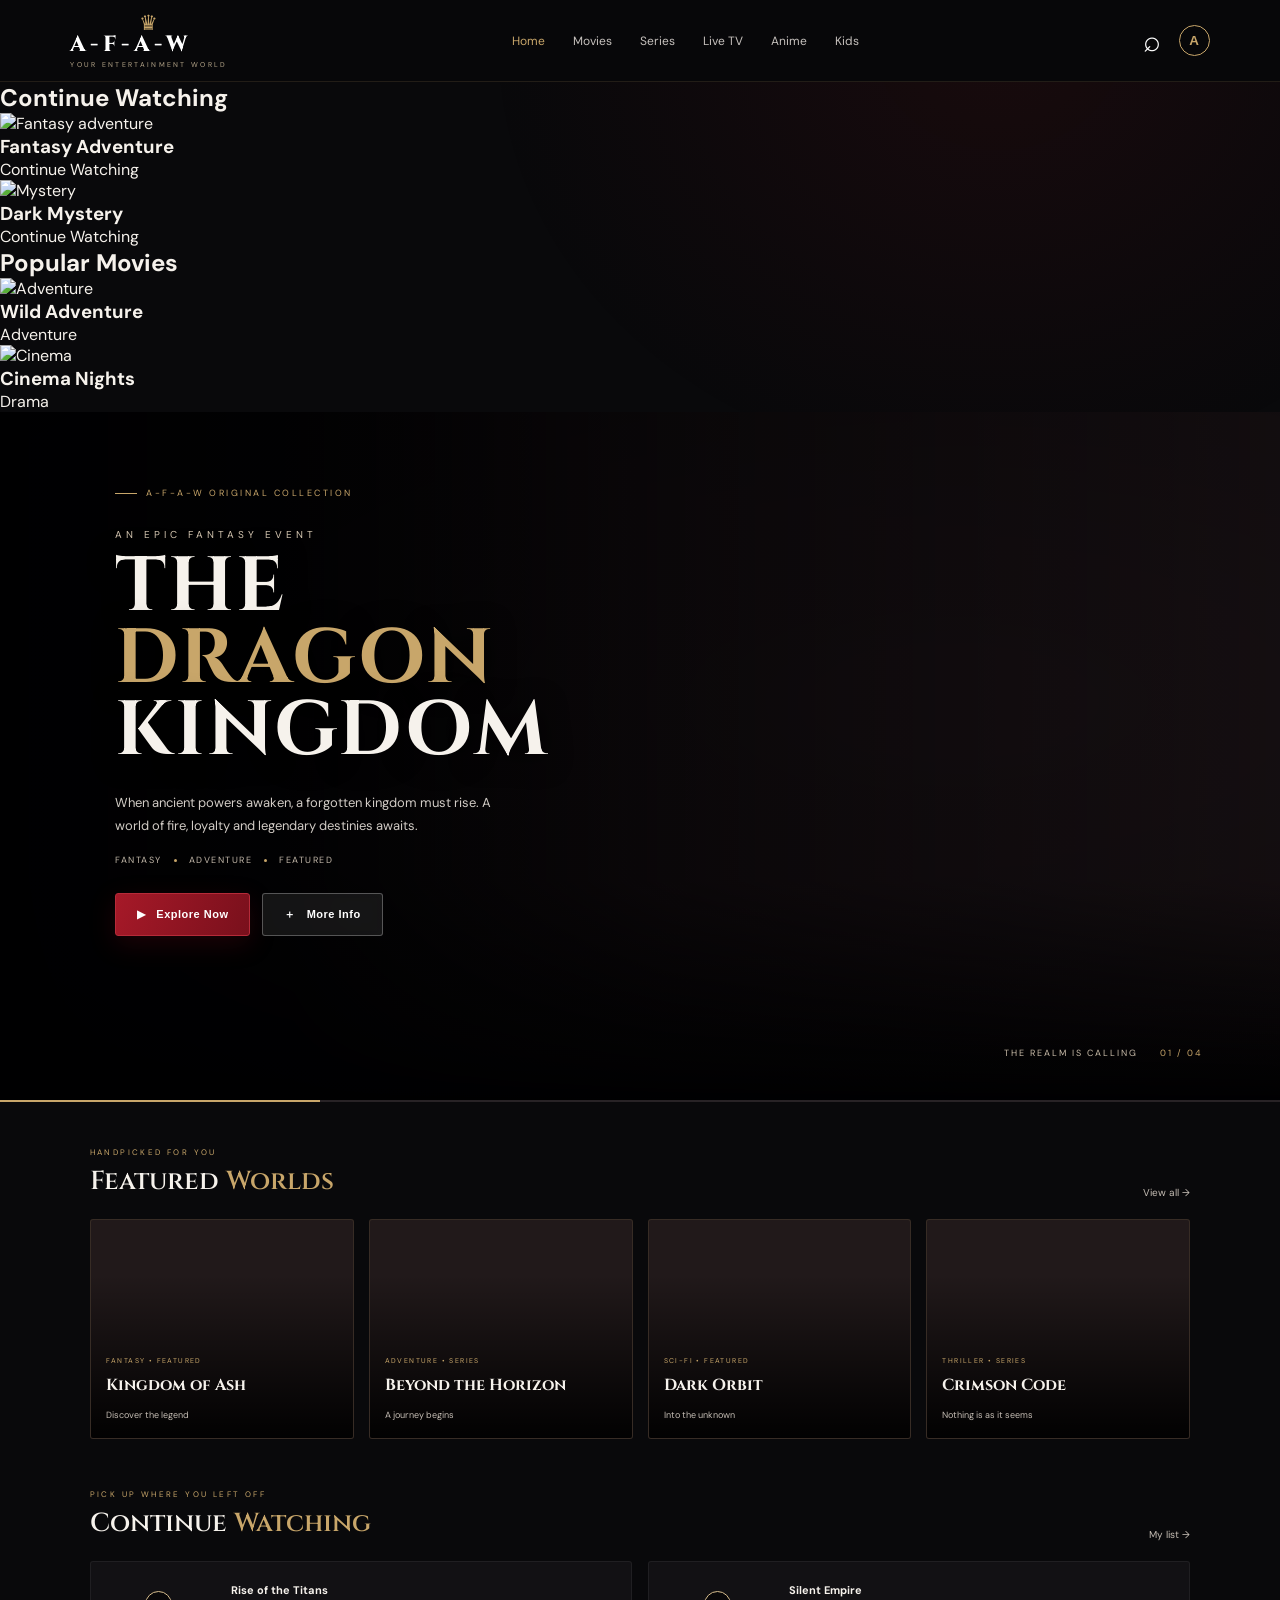
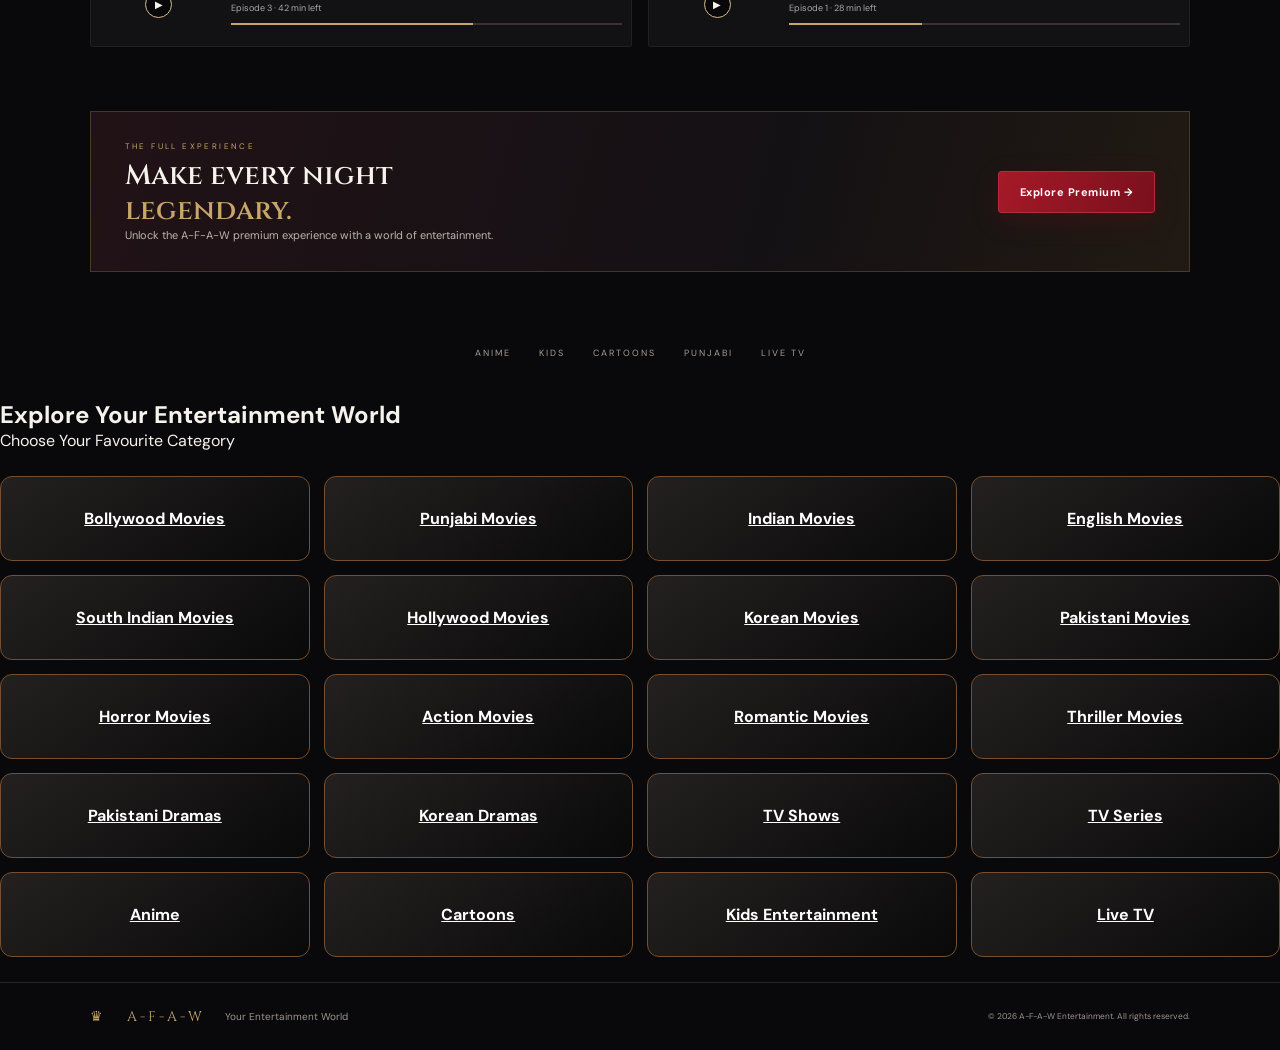
==== commit 9db99928: "Update index.html Added premium Continue Watching and Popular Movies sections to the A-F-A-W Enterta" ====
--- a/index.html
+++ b/index.html
@@ -58,6 +58,38 @@
   </div>
 
 </header>
+
+<section class="content-row" id="continue-watching">
+  <h2>Continue Watching</h2>
+  <div class="movie-grid">
+    <article class="movie-card">
+      <img src="https://images.unsplash.com/photo-1518709268805-4e9042af9f23?w=600" alt="Fantasy adventure">
+      <h3>Fantasy Adventure</h3>
+      <span>Continue Watching</span>
+    </article>
+    <article class="movie-card">
+      <img src="https://images.unsplash.com/photo-1519608487953-e999c86e7455?w=600" alt="Mystery">
+      <h3>Dark Mystery</h3>
+      <span>Continue Watching</span>
+    </article>
+  </div>
+</section>
+
+<section class="content-row" id="popular-movies">
+  <h2>Popular Movies</h2>
+  <div class="movie-grid">
+    <article class="movie-card">
+      <img src="https://images.unsplash.com/photo-1500530855697-b586d89ba3ee?w=600" alt="Adventure">
+      <h3>Wild Adventure</h3>
+      <span>Adventure</span>
+    </article>
+    <article class="movie-card">
+      <img src="https://images.unsplash.com/photo-1489599849927-2ee91cede3ba?w=600" alt="Cinema">
+      <h3>Cinema Nights</h3>
+      <span>Drama</span>
+    </article>
+  </div>
+</section>
 
 <main id="home">
 
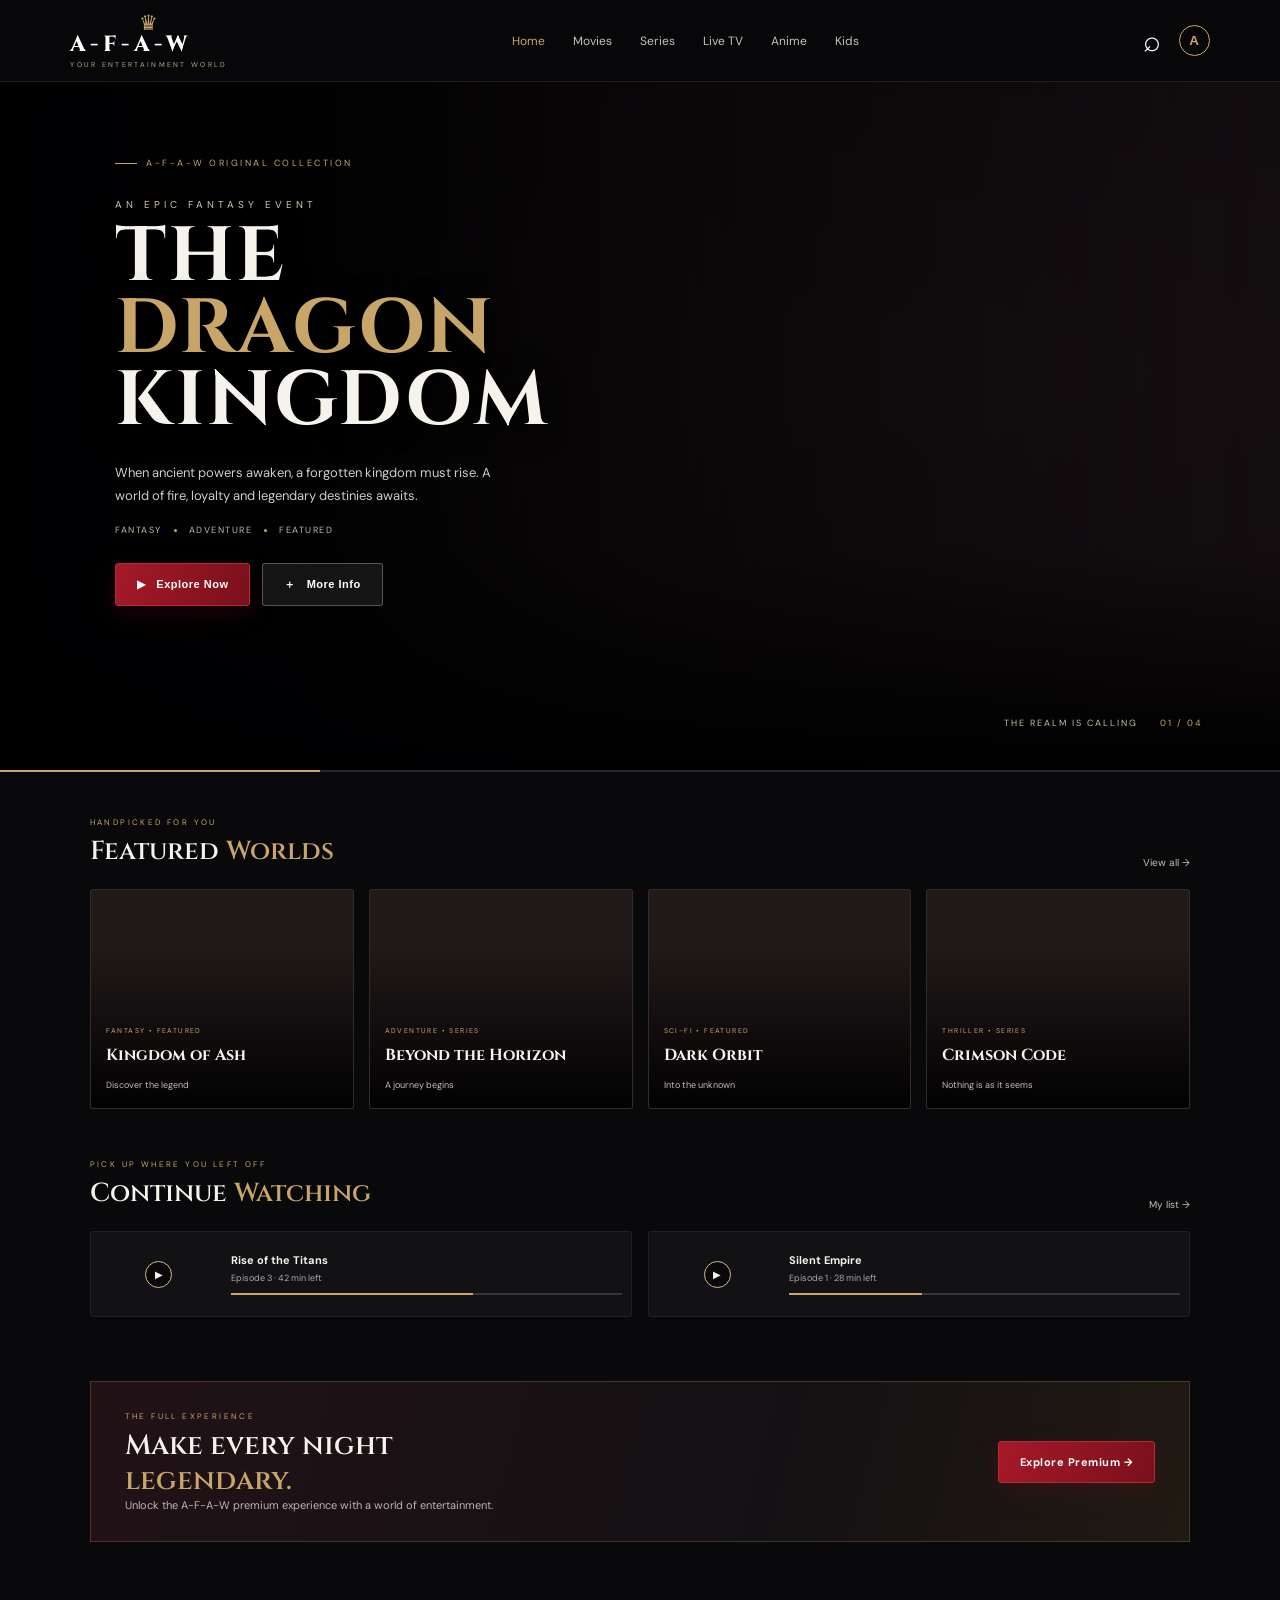
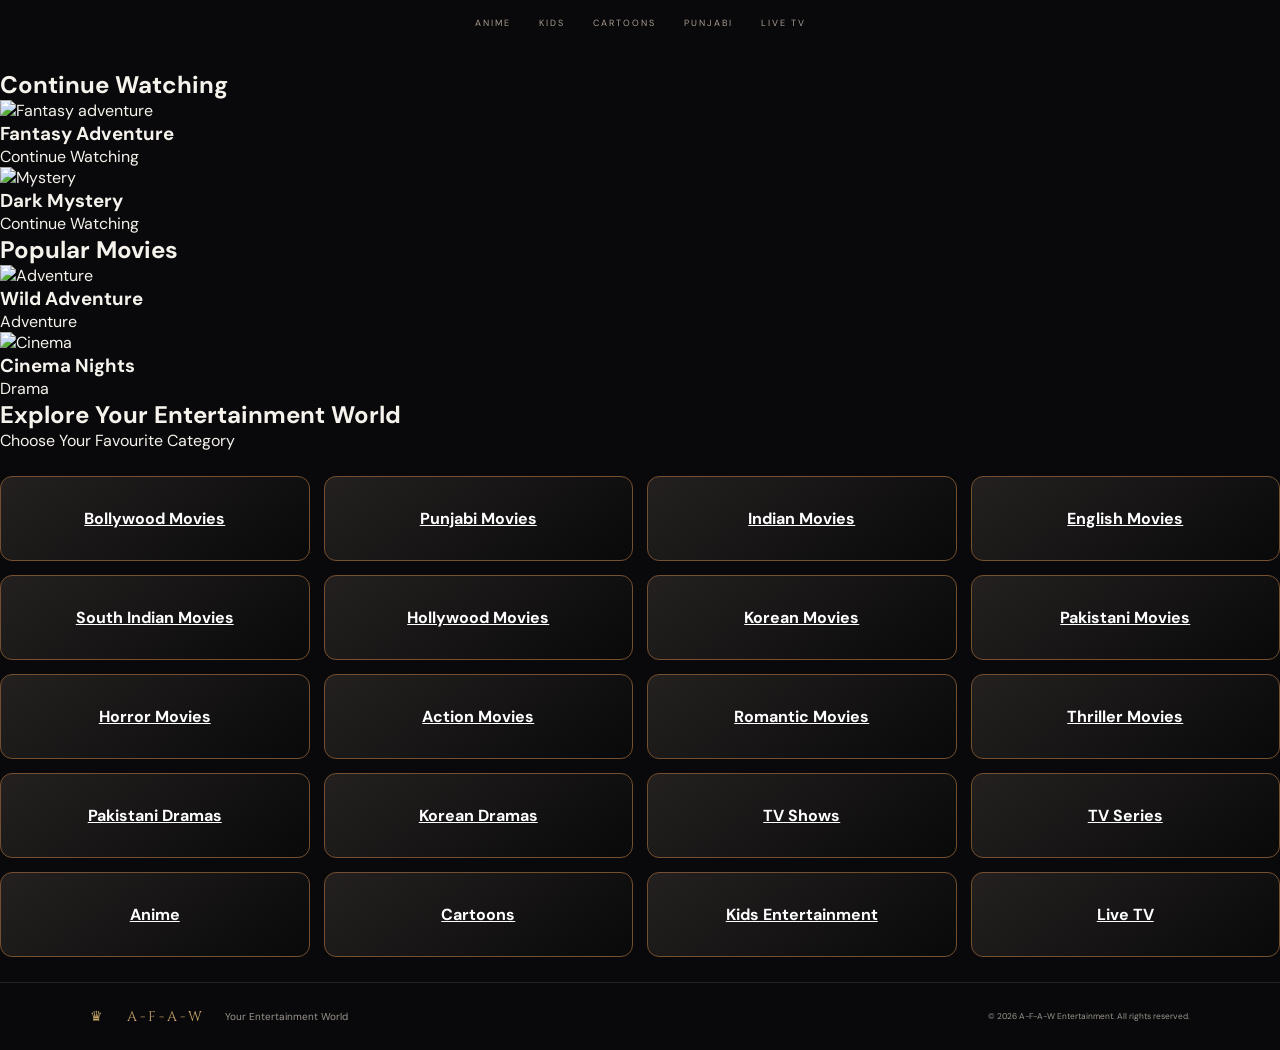
==== commit 75c26de7: "Update index.html Added premium Continue Watching and Popular Movies sections to the A-F-A-W Enterta" ====
--- a/index.html
+++ b/index.html
@@ -58,6 +58,199 @@
   </div>
 
 </header>
+
+<main id="home">
+
+  <!-- CINEMATIC HERO -->
+  <section class="hero">
+
+    <div class="hero-art"></div>
+    <div class="hero-shade"></div>
+
+    <div class="hero-content">
+
+      <div class="eyebrow">
+        <span></span>
+        A-F-A-W ORIGINAL COLLECTION
+      </div>
+
+      <p class="overline">AN EPIC FANTASY EVENT</p>
+
+      <h1>
+        THE<br>
+        <em>DRAGON</em><br>
+        KINGDOM
+      </h1>
+
+      <p class="hero-copy">
+        When ancient powers awaken, a forgotten kingdom
+        must rise. A world of fire, loyalty and legendary
+        destinies awaits.
+      </p>
+
+      <div class="meta">
+        <span>FANTASY</span>
+        <i></i>
+        <span>ADVENTURE</span>
+        <i></i>
+        <span>FEATURED</span>
+      </div>
+
+      <div class="hero-buttons">
+
+        <button class="btn btn-primary" id="watchBtn">
+          ▶ &nbsp; Explore Now
+        </button>
+
+        <button class="btn btn-glass" id="infoBtn">
+          ＋ &nbsp; More Info
+        </button>
+
+      </div>
+    </div>
+
+    <div class="hero-caption">
+      THE REALM IS CALLING
+      <span>01 / 04</span>
+    </div>
+
+    <div class="hero-progress">
+      <span></span>
+    </div>
+
+  </section>
+
+  <!-- FEATURED CONTENT -->
+  <section class="content-section" id="movies">
+
+    <div class="section-head">
+      <div>
+        <p class="section-kicker">HANDPICKED FOR YOU</p>
+        <h2>Featured <em>Worlds</em></h2>
+      </div>
+
+      <a href="#movies">View all →</a>
+    </div>
+
+    <div class="poster-row">
+
+      <article class="poster poster-one">
+        <div class="poster-art"></div>
+        <div class="poster-info">
+          <small>FANTASY • FEATURED</small>
+          <h3>Kingdom of Ash</h3>
+          <span>Discover the legend</span>
+        </div>
+      </article>
+
+      <article class="poster poster-two">
+        <div class="poster-art"></div>
+        <div class="poster-info">
+          <small>ADVENTURE • SERIES</small>
+          <h3>Beyond the Horizon</h3>
+          <span>A journey begins</span>
+        </div>
+      </article>
+
+      <article class="poster poster-three">
+        <div class="poster-art"></div>
+        <div class="poster-info">
+          <small>SCI-FI • FEATURED</small>
+          <h3>Dark Orbit</h3>
+          <span>Into the unknown</span>
+        </div>
+      </article>
+
+      <article class="poster poster-four">
+        <div class="poster-art"></div>
+        <div class="poster-info">
+          <small>THRILLER • SERIES</small>
+          <h3>Crimson Code</h3>
+          <span>Nothing is as it seems</span>
+        </div>
+      </article>
+
+    </div>
+  </section>
+
+  <!-- CONTINUE WATCHING -->
+  <section class="content-section compact" id="series">
+
+    <div class="section-head">
+      <div>
+        <p class="section-kicker">PICK UP WHERE YOU LEFT OFF</p>
+        <h2>Continue <em>Watching</em></h2>
+      </div>
+
+      <a href="#series">My list →</a>
+    </div>
+
+    <div class="continue-grid">
+
+      <div class="continue-card">
+        <div class="thumb thumb-a">
+          <span>▶</span>
+        </div>
+
+        <div class="continue-text">
+          <b>Rise of the Titans</b>
+          <small>Episode 3 · 42 min left</small>
+          <div class="track">
+            <i style="width:62%"></i>
+          </div>
+        </div>
+      </div>
+
+      <div class="continue-card">
+        <div class="thumb thumb-b">
+          <span>▶</span>
+        </div>
+
+        <div class="continue-text">
+          <b>Silent Empire</b>
+          <small>Episode 1 · 28 min left</small>
+          <div class="track">
+            <i style="width:34%"></i>
+          </div>
+        </div>
+      </div>
+
+    </div>
+  </section>
+
+  <!-- PREMIUM MEMBERSHIP -->
+  <section class="membership" id="live">
+
+    <div>
+      <p class="section-kicker">THE FULL EXPERIENCE</p>
+
+      <h2>
+        Make every night<br>
+        <em>legendary.</em>
+      </h2>
+
+      <p>
+        Unlock the A-F-A-W premium experience
+        with a world of entertainment.
+      </p>
+    </div>
+
+    <a class="btn btn-primary" href="#plans">
+      Explore Premium →
+    </a>
+
+  </section>
+
+  <!-- CATEGORIES -->
+  <section class="content-section mini-links" id="anime">
+
+    <span>ANIME</span>
+    <span id="kids">KIDS</span>
+    <span>CARTOONS</span>
+    <span>PUNJABI</span>
+    <span>LIVE TV</span>
+
+  </section>
 
 <section class="content-row" id="continue-watching">
   <h2>Continue Watching</h2>
@@ -91,199 +284,6 @@
   </div>
 </section>
 
-<main id="home">
-
-  <!-- CINEMATIC HERO -->
-  <section class="hero">
-
-    <div class="hero-art"></div>
-    <div class="hero-shade"></div>
-
-    <div class="hero-content">
-
-      <div class="eyebrow">
-        <span></span>
-        A-F-A-W ORIGINAL COLLECTION
-      </div>
-
-      <p class="overline">AN EPIC FANTASY EVENT</p>
-
-      <h1>
-        THE<br>
-        <em>DRAGON</em><br>
-        KINGDOM
-      </h1>
-
-      <p class="hero-copy">
-        When ancient powers awaken, a forgotten kingdom
-        must rise. A world of fire, loyalty and legendary
-        destinies awaits.
-      </p>
-
-      <div class="meta">
-        <span>FANTASY</span>
-        <i></i>
-        <span>ADVENTURE</span>
-        <i></i>
-        <span>FEATURED</span>
-      </div>
-
-      <div class="hero-buttons">
-
-        <button class="btn btn-primary" id="watchBtn">
-          ▶ &nbsp; Explore Now
-        </button>
-
-        <button class="btn btn-glass" id="infoBtn">
-          ＋ &nbsp; More Info
-        </button>
-
-      </div>
-    </div>
-
-    <div class="hero-caption">
-      THE REALM IS CALLING
-      <span>01 / 04</span>
-    </div>
-
-    <div class="hero-progress">
-      <span></span>
-    </div>
-
-  </section>
-
-  <!-- FEATURED CONTENT -->
-  <section class="content-section" id="movies">
-
-    <div class="section-head">
-      <div>
-        <p class="section-kicker">HANDPICKED FOR YOU</p>
-        <h2>Featured <em>Worlds</em></h2>
-      </div>
-
-      <a href="#movies">View all →</a>
-    </div>
-
-    <div class="poster-row">
-
-      <article class="poster poster-one">
-        <div class="poster-art"></div>
-        <div class="poster-info">
-          <small>FANTASY • FEATURED</small>
-          <h3>Kingdom of Ash</h3>
-          <span>Discover the legend</span>
-        </div>
-      </article>
-
-      <article class="poster poster-two">
-        <div class="poster-art"></div>
-        <div class="poster-info">
-          <small>ADVENTURE • SERIES</small>
-          <h3>Beyond the Horizon</h3>
-          <span>A journey begins</span>
-        </div>
-      </article>
-
-      <article class="poster poster-three">
-        <div class="poster-art"></div>
-        <div class="poster-info">
-          <small>SCI-FI • FEATURED</small>
-          <h3>Dark Orbit</h3>
-          <span>Into the unknown</span>
-        </div>
-      </article>
-
-      <article class="poster poster-four">
-        <div class="poster-art"></div>
-        <div class="poster-info">
-          <small>THRILLER • SERIES</small>
-          <h3>Crimson Code</h3>
-          <span>Nothing is as it seems</span>
-        </div>
-      </article>
-
-    </div>
-  </section>
-
-  <!-- CONTINUE WATCHING -->
-  <section class="content-section compact" id="series">
-
-    <div class="section-head">
-      <div>
-        <p class="section-kicker">PICK UP WHERE YOU LEFT OFF</p>
-        <h2>Continue <em>Watching</em></h2>
-      </div>
-
-      <a href="#series">My list →</a>
-    </div>
-
-    <div class="continue-grid">
-
-      <div class="continue-card">
-        <div class="thumb thumb-a">
-          <span>▶</span>
-        </div>
-
-        <div class="continue-text">
-          <b>Rise of the Titans</b>
-          <small>Episode 3 · 42 min left</small>
-          <div class="track">
-            <i style="width:62%"></i>
-          </div>
-        </div>
-      </div>
-
-      <div class="continue-card">
-        <div class="thumb thumb-b">
-          <span>▶</span>
-        </div>
-
-        <div class="continue-text">
-          <b>Silent Empire</b>
-          <small>Episode 1 · 28 min left</small>
-          <div class="track">
-            <i style="width:34%"></i>
-          </div>
-        </div>
-      </div>
-
-    </div>
-  </section>
-
-  <!-- PREMIUM MEMBERSHIP -->
-  <section class="membership" id="live">
-
-    <div>
-      <p class="section-kicker">THE FULL EXPERIENCE</p>
-
-      <h2>
-        Make every night<br>
-        <em>legendary.</em>
-      </h2>
-
-      <p>
-        Unlock the A-F-A-W premium experience
-        with a world of entertainment.
-      </p>
-    </div>
-
-    <a class="btn btn-primary" href="#plans">
-      Explore Premium →
-    </a>
-
-  </section>
-
-  <!-- CATEGORIES -->
-  <section class="content-section mini-links" id="anime">
-
-    <span>ANIME</span>
-    <span id="kids">KIDS</span>
-    <span>CARTOONS</span>
-    <span>PUNJABI</span>
-    <span>LIVE TV</span>
-
-  </section>
-
 </main>
 
 <section class="categories-section" id="categories">
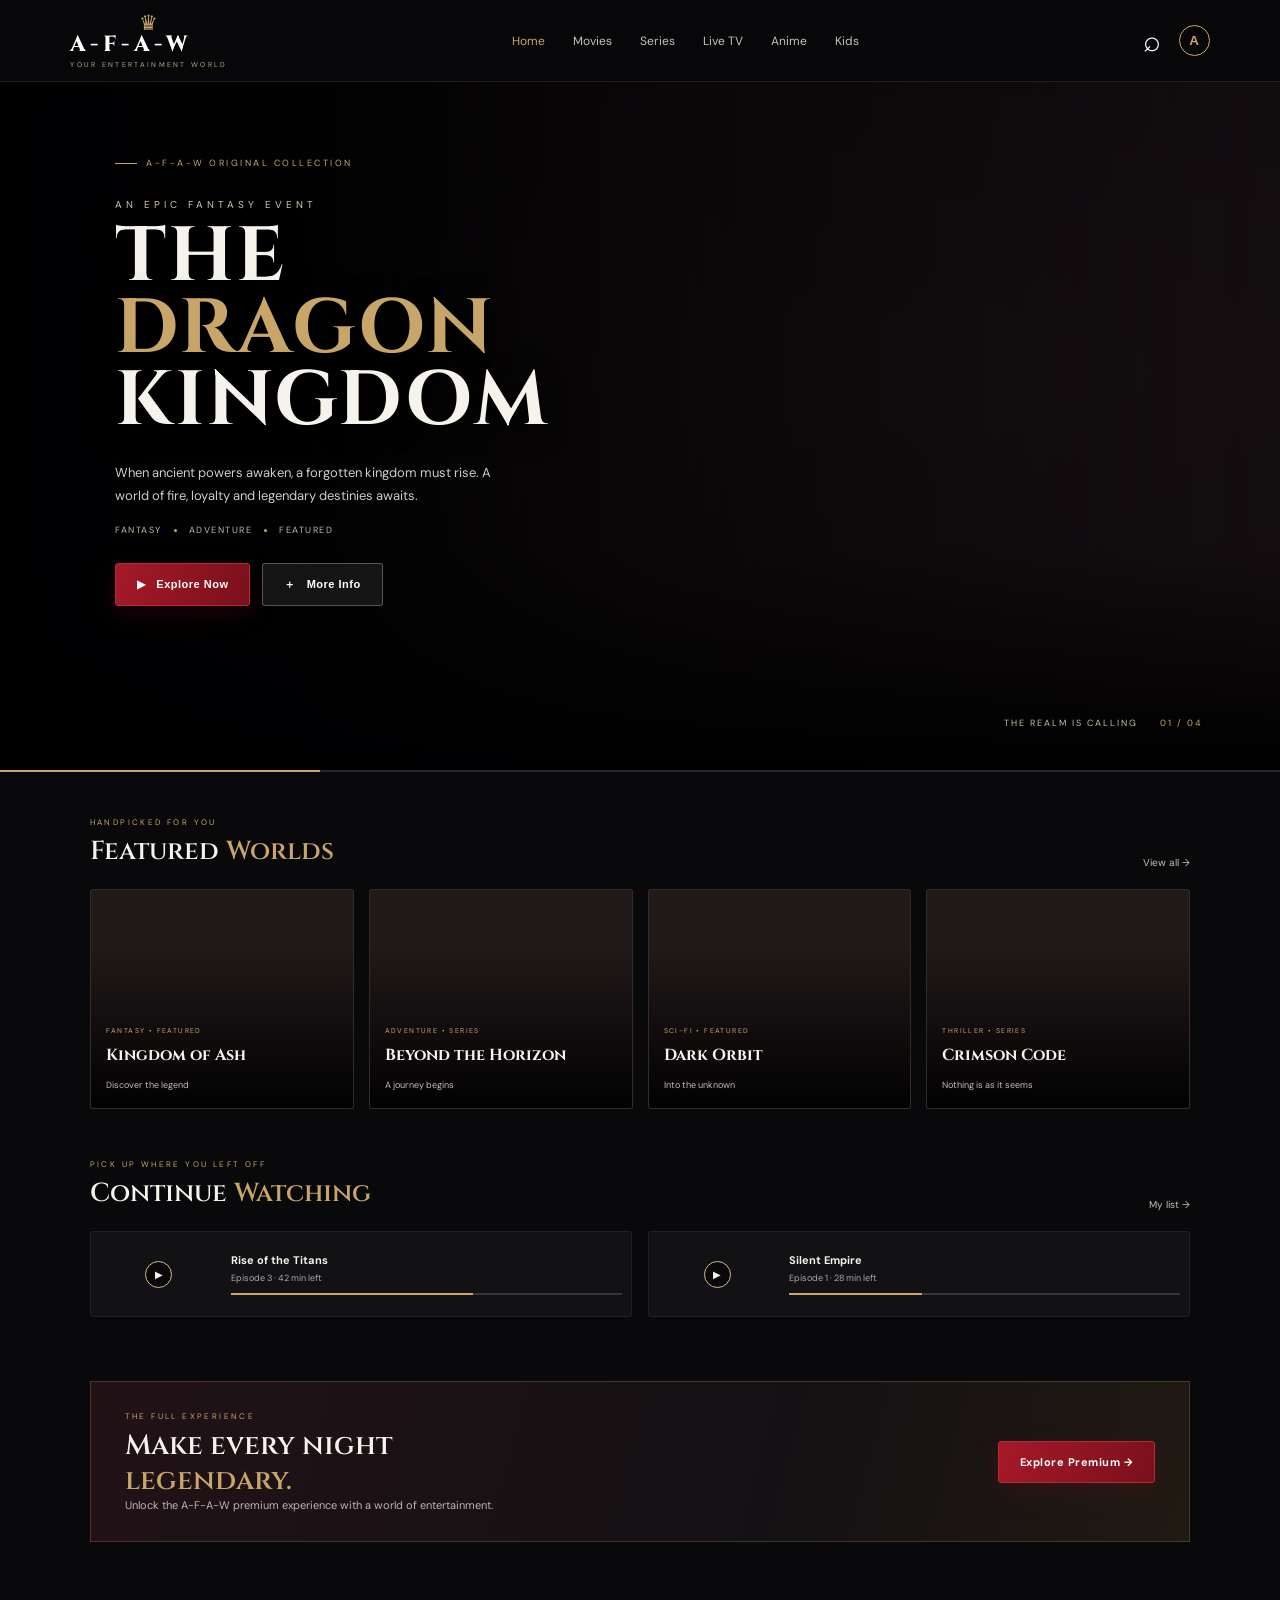
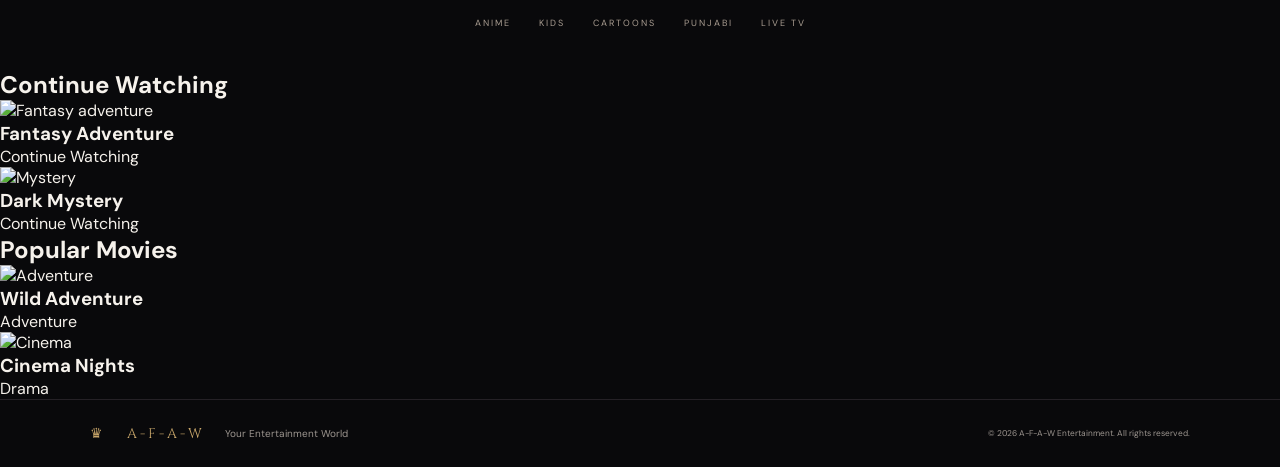
==== commit 3be26054: "Update index.html Added premium Continue Watching and Popular Movies sections to the A-F-A-W Enterta" ====
--- a/index.html
+++ b/index.html
@@ -286,36 +286,6 @@
 
 </main>
 
-<section class="categories-section" id="categories">
-  <h2>Explore Your Entertainment World</h2>
-  <p>Choose Your Favourite Category</p>
-
-  <div class="category-grid">
-
-    <a href="#bollywood" class="category-box">Bollywood Movies</a>
-    <a href="#punjabi" class="category-box">Punjabi Movies</a>
-    <a href="#indian" class="category-box">Indian Movies</a>
-    <a href="#english" class="category-box">English Movies</a>
-
-    <a href="#south-indian" class="category-box">South Indian Movies</a>
-    <a href="#hollywood" class="category-box">Hollywood Movies</a>
-    <a href="#korean" class="category-box">Korean Movies</a>
-    <a href="#pakistani" class="category-box">Pakistani Movies</a>
-
-    <a href="#horror" class="category-box">Horror Movies</a>
-    <a href="#action" class="category-box">Action Movies</a>
-    <a href="#romance" class="category-box">Romantic Movies</a>
-    <a href="#thriller" class="category-box">Thriller Movies</a>
-
-    <a href="#pakistani-drama" class="category-box">Pakistani Dramas</a>
-    <a href="#korean-drama" class="category-box">Korean Dramas</a>
-    <a href="#tv-shows" class="category-box">TV Shows</a>
-    <a href="#tv-series" class="category-box">TV Series</a>
-
-    <a href="#anime" class="category-box">Anime</a>
-    <a href="#cartoons" class="category-box">Cartoons</a>
-    <a href="#kids" class="category-box">Kids Entertainment</a>
-    <a href="#live-tv" class="category-box">Live TV</a>
 
   </div>
 </section>
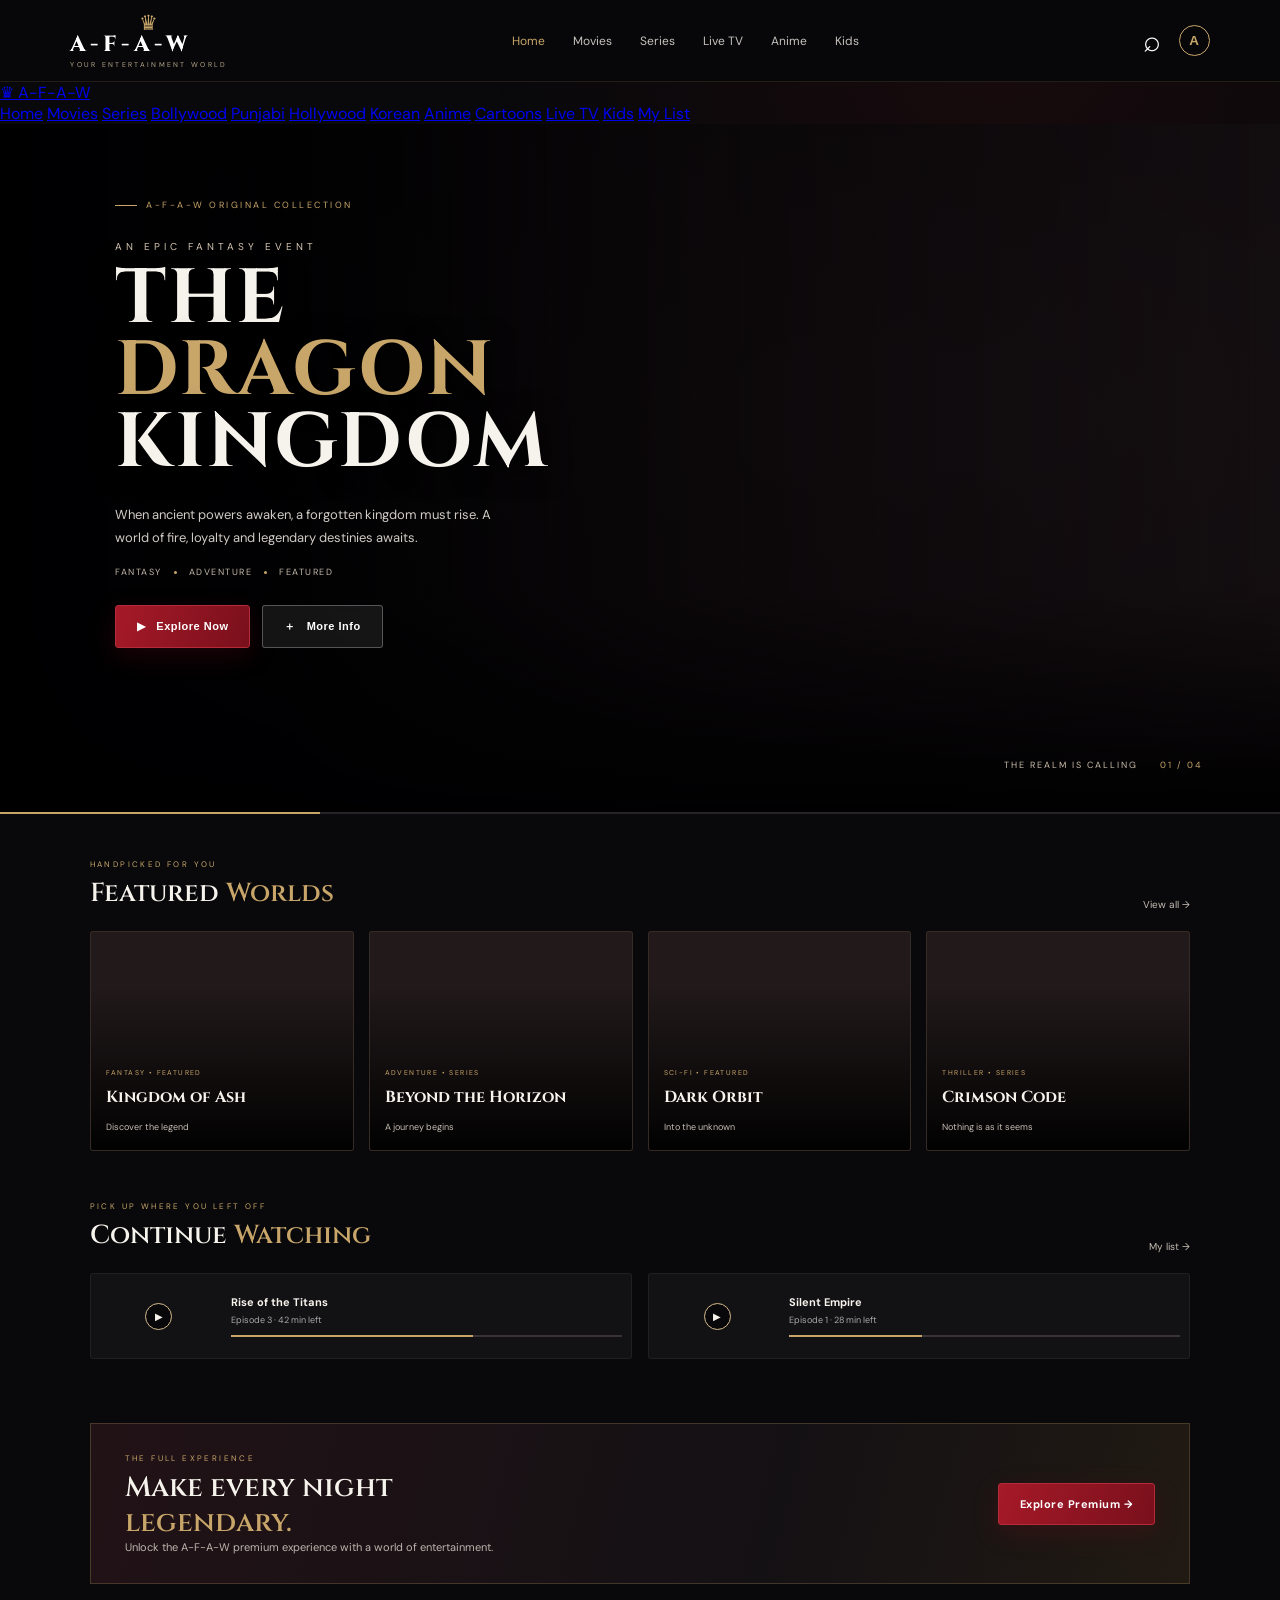
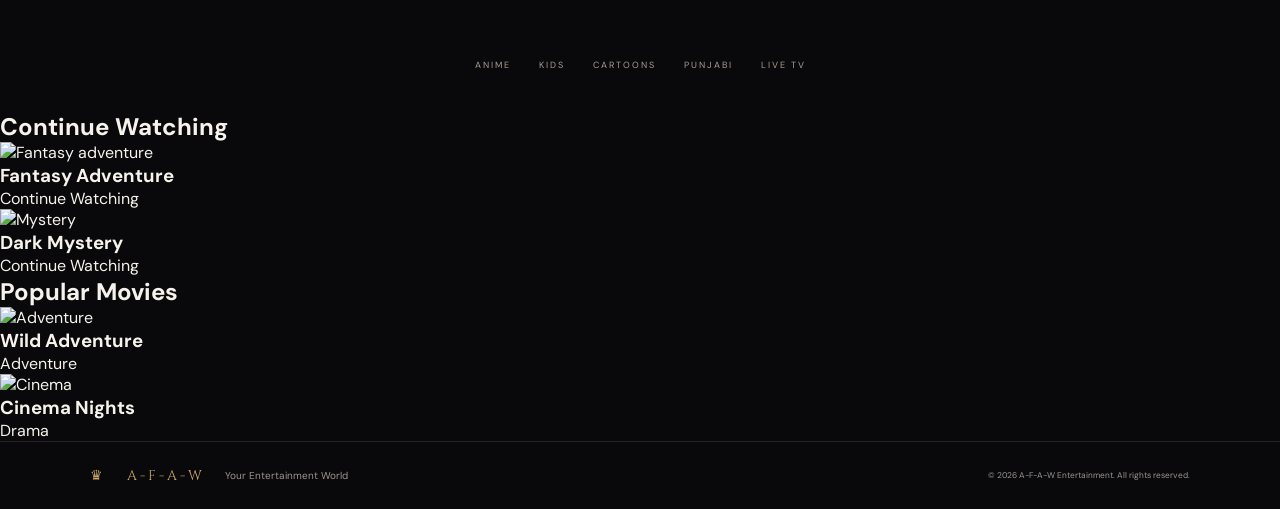
==== commit b7cb6a27: "Update index.html Added a premium Netflix-style top navigation menu to A-F-A-W Entertainment, featur" ====
--- a/index.html
+++ b/index.html
@@ -58,7 +58,25 @@
   </div>
 
 </header>
-
+<header class="top-header">
+  <a href="#" class="brand-logo">♛ A-F-A-W</a>
+
+  <nav class="top-menu">
+    <a href="#home">Home</a>
+    <a href="#movies">Movies</a>
+    <a href="#series">Series</a>
+    <a href="#bollywood">Bollywood</a>
+    <a href="#punjabi">Punjabi</a>
+    <a href="#hollywood">Hollywood</a>
+    <a href="#korean">Korean</a>
+    <a href="#anime">Anime</a>
+    <a href="#cartoons">Cartoons</a>
+    <a href="#live-tv">Live TV</a>
+    <a href="#kids">Kids</a>
+    <a href="#my-list">My List</a>
+  </nav>
+</header>
+  
 <main id="home">
 
   <!-- CINEMATIC HERO -->
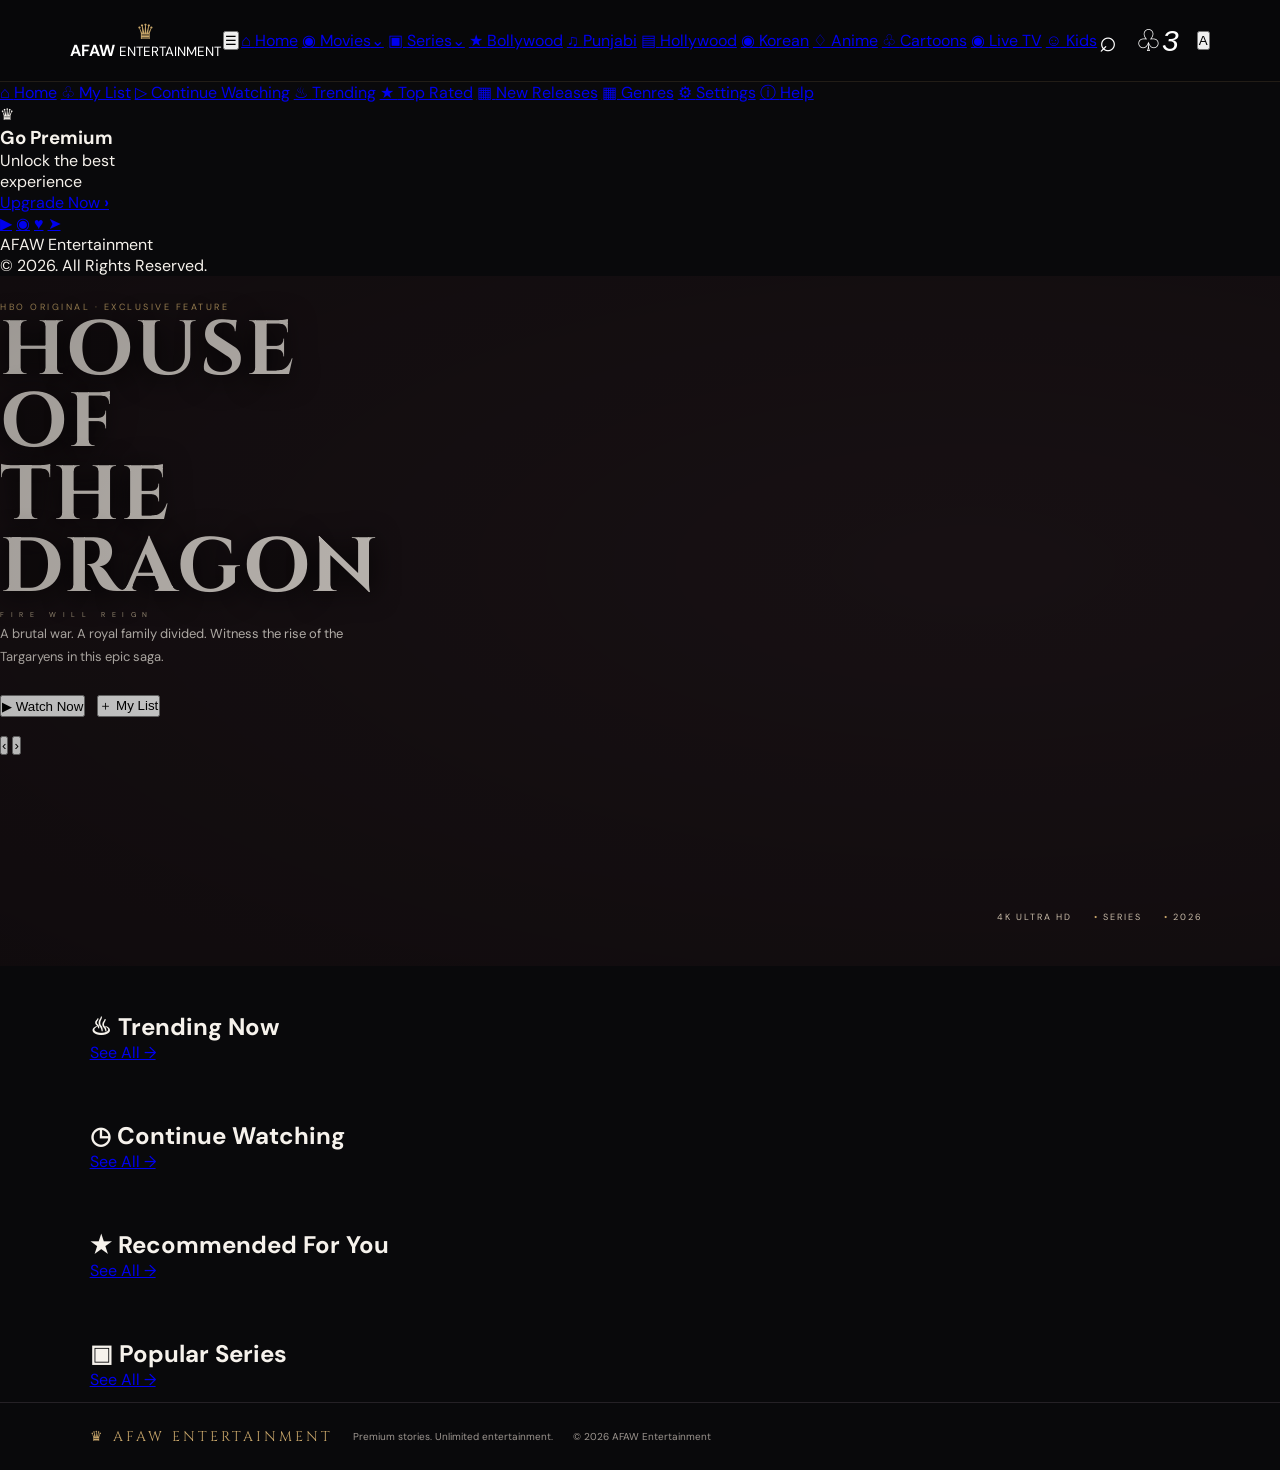
==== commit 36d6d14a: "Update index.html AFAW Entertainment – Premium Cinematic Streaming Website. A luxury black and gold " ====
--- a/index.html
+++ b/index.html
@@ -4,352 +4,232 @@
 <head>
   <meta charset="UTF-8">
   <meta name="viewport" content="width=device-width, initial-scale=1.0">
-
-  <meta name="theme-color" content="#09090b">
-  <meta name="description" content="A-F-A-W — Your Entertainment World. Discover movies, series and entertainment.">
-
-  <title>A-F-A-W | Your Entertainment World</title>
-
-  <!-- PWA / Android App Support -->
-  <link rel="manifest" href="manifest.json">
-  <link rel="icon" href="assets/icon-192.png">
-  <link rel="apple-touch-icon" href="assets/icon-192.png">
-
-  <meta name="mobile-web-app-capable" content="yes">
-  <meta name="apple-mobile-web-app-capable" content="yes">
-  <meta name="apple-mobile-web-app-status-bar-style" content="black-translucent">
-
-  <!-- Premium Fonts -->
+  <meta name="theme-color" content="#080808">
+  <title>AFAW Entertainment | Premium Cinema</title>
+
   <link rel="preconnect" href="https://fonts.googleapis.com">
   <link rel="preconnect" href="https://fonts.gstatic.com" crossorigin>
 
-  <link href="https://fonts.googleapis.com/css2?family=DM+Sans:wght@400;500;600;700&family=Cinzel:wght@500;600;700;800&display=swap" rel="stylesheet">
+  <link href="https://fonts.googleapis.com/css2?family=Cinzel:wght@500;600;700;800&family=DM+Sans:wght@400;500;600;700;800&display=swap" rel="stylesheet">
 
   <link rel="stylesheet" href="style.css">
 </head>
 
 <body>
 
-<div class="ambient"></div>
-
-<!-- HEADER -->
-<header class="topbar">
-
-  <a class="brand" href="#home">
-    <span class="crown">♛</span>
-    <span class="brand-name">A-F-A-W</span>
-    <span class="tagline">YOUR ENTERTAINMENT WORLD</span>
-  </a>
-
-  <button class="menu-toggle" id="menuToggle">☰</button>
-
-  <nav class="nav" id="nav">
-    <a class="active" href="#home">Home</a>
-    <a href="#movies">Movies</a>
-    <a href="#series">Series</a>
-    <a href="#live">Live TV</a>
-    <a href="#anime">Anime</a>
-    <a href="#kids">Kids</a>
-  </nav>
-
-  <div class="top-actions">
-    <button class="icon-btn" id="searchToggle">⌕</button>
-    <button class="profile">A</button>
+  <!-- TOP NAVIGATION -->
+  <header class="topbar">
+
+    <a class="brand" href="#home">
+      <span class="crown">♛</span>
+      <span>
+        <b>AFAW</b>
+        <small>ENTERTAINMENT</small>
+      </span>
+    </a>
+
+    <button class="mobile-menu" id="menuToggle">☰</button>
+
+    <nav class="topnav" id="topNav">
+      <a class="active" href="#home">⌂ <span>Home</span></a>
+      <a href="#trending">◉ <span>Movies</span>⌄</a>
+      <a href="#series">▣ <span>Series</span>⌄</a>
+      <a href="#trending">★ <span>Bollywood</span></a>
+      <a href="#trending">♫ <span>Punjabi</span></a>
+      <a href="#trending">▤ <span>Hollywood</span></a>
+      <a href="#trending">◉ <span>Korean</span></a>
+      <a href="#trending">♢ <span>Anime</span></a>
+      <a href="#trending">♧ <span>Cartoons</span></a>
+      <a href="#trending">◉ <span>Live TV</span></a>
+      <a href="#trending">☺ <span>Kids</span></a>
+    </nav>
+
+    <div class="top-actions">
+      <button class="icon-btn" id="searchToggle">⌕</button>
+      <button class="icon-btn notification">♧<i>3</i></button>
+      <button class="avatar">A</button>
+    </div>
+
+  </header>
+
+  <!-- LEFT SIDEBAR -->
+  <aside class="sidebar" id="sidebar">
+
+    <nav class="side-links">
+      <a class="selected" href="#home">⌂ <span>Home</span></a>
+      <a href="#trending">♧ <span>My List</span></a>
+      <a href="#continue">▷ <span>Continue Watching</span></a>
+      <a href="#trending">♨ <span>Trending</span></a>
+      <a href="#recommended">★ <span>Top Rated</span></a>
+      <a href="#trending">▦ <span>New Releases</span></a>
+      <a href="#trending">▦ <span>Genres</span></a>
+      <a href="#footer">⚙ <span>Settings</span></a>
+      <a href="#footer">ⓘ <span>Help</span></a>
+    </nav>
+
+    <div class="premium-box">
+      <div class="premium-crown">♛</div>
+      <h3>Go Premium</h3>
+      <p>Unlock the best<br>experience</p>
+      <a href="#premium" class="gold-btn small">
+        Upgrade Now <b>›</b>
+      </a>
+    </div>
+
+    <div class="socials">
+      <a href="#footer">▶</a>
+      <a href="#footer">◉</a>
+      <a href="#footer">♥</a>
+      <a href="#footer">➤</a>
+    </div>
+
+    <p class="copyright">
+      AFAW Entertainment<br>
+      © 2026. All Rights Reserved.
+    </p>
+
+  </aside>
+
+  <!-- MAIN CONTENT -->
+  <main class="main-content" id="home">
+
+    <!-- CINEMATIC HERO BANNER -->
+    <section class="hero">
+
+      <div class="hero-shade"></div>
+
+      <div class="hero-copy">
+
+        <div class="eyebrow">
+          HBO ORIGINAL · EXCLUSIVE FEATURE
+        </div>
+
+        <h1>
+          HOUSE OF<br>
+          <span>THE DRAGON</span>
+        </h1>
+
+        <div class="tagline">
+          F I R E &nbsp; W I L L &nbsp; R E I G N
+        </div>
+
+        <p>
+          A brutal war. A royal family divided.
+          Witness the rise of the Targaryens in this epic saga.
+        </p>
+
+        <div class="hero-buttons">
+          <button class="gold-btn" data-play="House of the Dragon">
+            ▶ Watch Now
+          </button>
+
+          <button class="outline-btn" data-list="House of the Dragon">
+            ＋ My List
+          </button>
+        </div>
+
+        <div class="slider-dots">
+          <i class="on"></i>
+          <i></i>
+          <i></i>
+        </div>
+
+      </div>
+
+      <button class="hero-arrow left">‹</button>
+      <button class="hero-arrow right">›</button>
+
+      <div class="hero-caption">
+        4K ULTRA HD <span>•</span> SERIES <span>•</span> 2026
+      </div>
+
+    </section>
+
+    <!-- TRENDING MOVIES -->
+    <section class="content-section" id="trending">
+
+      <div class="section-heading">
+        <h2><span>♨</span> Trending Now</h2>
+        <a href="#trending">See All →</a>
+      </div>
+
+      <div class="poster-row" id="trendingRow"></div>
+
+    </section>
+
+    <!-- CONTINUE WATCHING -->
+    <section class="content-section continue-section" id="continue">
+
+      <div class="section-heading">
+        <h2><span>◷</span> Continue Watching</h2>
+        <a href="#continue">See All →</a>
+      </div>
+
+      <div class="continue-row" id="continueRow"></div>
+
+    </section>
+
+    <!-- RECOMMENDED -->
+    <section class="content-section" id="recommended">
+
+      <div class="section-heading">
+        <h2><span>★</span> Recommended For You</h2>
+        <a href="#recommended">See All →</a>
+      </div>
+
+      <div class="poster-row" id="recommendedRow"></div>
+
+    </section>
+
+    <!-- SERIES -->
+    <section class="content-section" id="series">
+
+      <div class="section-heading">
+        <h2><span>▣</span> Popular Series</h2>
+        <a href="#series">See All →</a>
+      </div>
+
+      <div class="poster-row" id="seriesRow"></div>
+
+    </section>
+
+    <!-- FOOTER -->
+    <footer id="footer">
+      <span class="footer-brand">
+        ♛ AFAW ENTERTAINMENT
+      </span>
+
+      <span>
+        Premium stories. Unlimited entertainment.
+      </span>
+
+      <span>
+        © 2026 AFAW Entertainment
+      </span>
+    </footer>
+
+  </main>
+
+  <!-- SEARCH PANEL -->
+  <div class="search-panel" id="searchPanel">
+
+    <input
+      id="searchInput"
+      type="search"
+      placeholder="Search movies, series and more..."
+    >
+
+    <button id="closeSearch">✕</button>
+
+    <div id="searchResults"></div>
+
   </div>
 
-</header>
-<header class="top-header">
-  <a href="#" class="brand-logo">♛ A-F-A-W</a>
-
-  <nav class="top-menu">
-    <a href="#home">Home</a>
-    <a href="#movies">Movies</a>
-    <a href="#series">Series</a>
-    <a href="#bollywood">Bollywood</a>
-    <a href="#punjabi">Punjabi</a>
-    <a href="#hollywood">Hollywood</a>
-    <a href="#korean">Korean</a>
-    <a href="#anime">Anime</a>
-    <a href="#cartoons">Cartoons</a>
-    <a href="#live-tv">Live TV</a>
-    <a href="#kids">Kids</a>
-    <a href="#my-list">My List</a>
-  </nav>
-</header>
-  
-<main id="home">
-
-  <!-- CINEMATIC HERO -->
-  <section class="hero">
-
-    <div class="hero-art"></div>
-    <div class="hero-shade"></div>
-
-    <div class="hero-content">
-
-      <div class="eyebrow">
-        <span></span>
-        A-F-A-W ORIGINAL COLLECTION
-      </div>
-
-      <p class="overline">AN EPIC FANTASY EVENT</p>
-
-      <h1>
-        THE<br>
-        <em>DRAGON</em><br>
-        KINGDOM
-      </h1>
-
-      <p class="hero-copy">
-        When ancient powers awaken, a forgotten kingdom
-        must rise. A world of fire, loyalty and legendary
-        destinies awaits.
-      </p>
-
-      <div class="meta">
-        <span>FANTASY</span>
-        <i></i>
-        <span>ADVENTURE</span>
-        <i></i>
-        <span>FEATURED</span>
-      </div>
-
-      <div class="hero-buttons">
-
-        <button class="btn btn-primary" id="watchBtn">
-          ▶ &nbsp; Explore Now
-        </button>
-
-        <button class="btn btn-glass" id="infoBtn">
-          ＋ &nbsp; More Info
-        </button>
-
-      </div>
-    </div>
-
-    <div class="hero-caption">
-      THE REALM IS CALLING
-      <span>01 / 04</span>
-    </div>
-
-    <div class="hero-progress">
-      <span></span>
-    </div>
-
-  </section>
-
-  <!-- FEATURED CONTENT -->
-  <section class="content-section" id="movies">
-
-    <div class="section-head">
-      <div>
-        <p class="section-kicker">HANDPICKED FOR YOU</p>
-        <h2>Featured <em>Worlds</em></h2>
-      </div>
-
-      <a href="#movies">View all →</a>
-    </div>
-
-    <div class="poster-row">
-
-      <article class="poster poster-one">
-        <div class="poster-art"></div>
-        <div class="poster-info">
-          <small>FANTASY • FEATURED</small>
-          <h3>Kingdom of Ash</h3>
-          <span>Discover the legend</span>
-        </div>
-      </article>
-
-      <article class="poster poster-two">
-        <div class="poster-art"></div>
-        <div class="poster-info">
-          <small>ADVENTURE • SERIES</small>
-          <h3>Beyond the Horizon</h3>
-          <span>A journey begins</span>
-        </div>
-      </article>
-
-      <article class="poster poster-three">
-        <div class="poster-art"></div>
-        <div class="poster-info">
-          <small>SCI-FI • FEATURED</small>
-          <h3>Dark Orbit</h3>
-          <span>Into the unknown</span>
-        </div>
-      </article>
-
-      <article class="poster poster-four">
-        <div class="poster-art"></div>
-        <div class="poster-info">
-          <small>THRILLER • SERIES</small>
-          <h3>Crimson Code</h3>
-          <span>Nothing is as it seems</span>
-        </div>
-      </article>
-
-    </div>
-  </section>
-
-  <!-- CONTINUE WATCHING -->
-  <section class="content-section compact" id="series">
-
-    <div class="section-head">
-      <div>
-        <p class="section-kicker">PICK UP WHERE YOU LEFT OFF</p>
-        <h2>Continue <em>Watching</em></h2>
-      </div>
-
-      <a href="#series">My list →</a>
-    </div>
-
-    <div class="continue-grid">
-
-      <div class="continue-card">
-        <div class="thumb thumb-a">
-          <span>▶</span>
-        </div>
-
-        <div class="continue-text">
-          <b>Rise of the Titans</b>
-          <small>Episode 3 · 42 min left</small>
-          <div class="track">
-            <i style="width:62%"></i>
-          </div>
-        </div>
-      </div>
-
-      <div class="continue-card">
-        <div class="thumb thumb-b">
-          <span>▶</span>
-        </div>
-
-        <div class="continue-text">
-          <b>Silent Empire</b>
-          <small>Episode 1 · 28 min left</small>
-          <div class="track">
-            <i style="width:34%"></i>
-          </div>
-        </div>
-      </div>
-
-    </div>
-  </section>
-
-  <!-- PREMIUM MEMBERSHIP -->
-  <section class="membership" id="live">
-
-    <div>
-      <p class="section-kicker">THE FULL EXPERIENCE</p>
-
-      <h2>
-        Make every night<br>
-        <em>legendary.</em>
-      </h2>
-
-      <p>
-        Unlock the A-F-A-W premium experience
-        with a world of entertainment.
-      </p>
-    </div>
-
-    <a class="btn btn-primary" href="#plans">
-      Explore Premium →
-    </a>
-
-  </section>
-
-  <!-- CATEGORIES -->
-  <section class="content-section mini-links" id="anime">
-
-    <span>ANIME</span>
-    <span id="kids">KIDS</span>
-    <span>CARTOONS</span>
-    <span>PUNJABI</span>
-    <span>LIVE TV</span>
-
-  </section>
-
-<section class="content-row" id="continue-watching">
-  <h2>Continue Watching</h2>
-  <div class="movie-grid">
-    <article class="movie-card">
-      <img src="https://images.unsplash.com/photo-1518709268805-4e9042af9f23?w=600" alt="Fantasy adventure">
-      <h3>Fantasy Adventure</h3>
-      <span>Continue Watching</span>
-    </article>
-    <article class="movie-card">
-      <img src="https://images.unsplash.com/photo-1519608487953-e999c86e7455?w=600" alt="Mystery">
-      <h3>Dark Mystery</h3>
-      <span>Continue Watching</span>
-    </article>
-  </div>
-</section>
-
-<section class="content-row" id="popular-movies">
-  <h2>Popular Movies</h2>
-  <div class="movie-grid">
-    <article class="movie-card">
-      <img src="https://images.unsplash.com/photo-1500530855697-b586d89ba3ee?w=600" alt="Adventure">
-      <h3>Wild Adventure</h3>
-      <span>Adventure</span>
-    </article>
-    <article class="movie-card">
-      <img src="https://images.unsplash.com/photo-1489599849927-2ee91cede3ba?w=600" alt="Cinema">
-      <h3>Cinema Nights</h3>
-      <span>Drama</span>
-    </article>
-  </div>
-</section>
-
-</main>
-
-
-  </div>
-</section>
-  
-<!-- FOOTER -->
-<footer>
-
-  <div class="footer-brand">
-    ♛ &nbsp; A-F-A-W
-  </div>
-
-  <span>Your Entertainment World</span>
-
-  <small>
-    © 2026 A-F-A-W Entertainment. All rights reserved.
-  </small>
-
-</footer>
-
-<!-- SEARCH -->
-<div class="search-panel" id="searchPanel">
-
-  <input
-    id="searchInput"
-    type="search"
-    placeholder="Search movies, series..."
-  >
-
-  <button id="closeSearch">✕</button>
-
-</div>
-
-<div class="toast" id="toast"></div>
-
-<!-- MAIN JAVASCRIPT -->
-<script src="script.js"></script>
-
-<!-- SERVICE WORKER / PWA -->
-<script>
-if ("serviceWorker" in navigator) {
-  window.addEventListener("load", () => {
-    navigator.serviceWorker.register("./service-worker.js")
-      .catch(error => console.log("App setup:", error));
-  });
-}
-</script>
+  <!-- NOTIFICATION -->
+  <div class="toast" id="toast"></div>
+
+  <!-- JAVASCRIPT -->
+  <script src="script.js"></script>
 
 </body>
 </html>
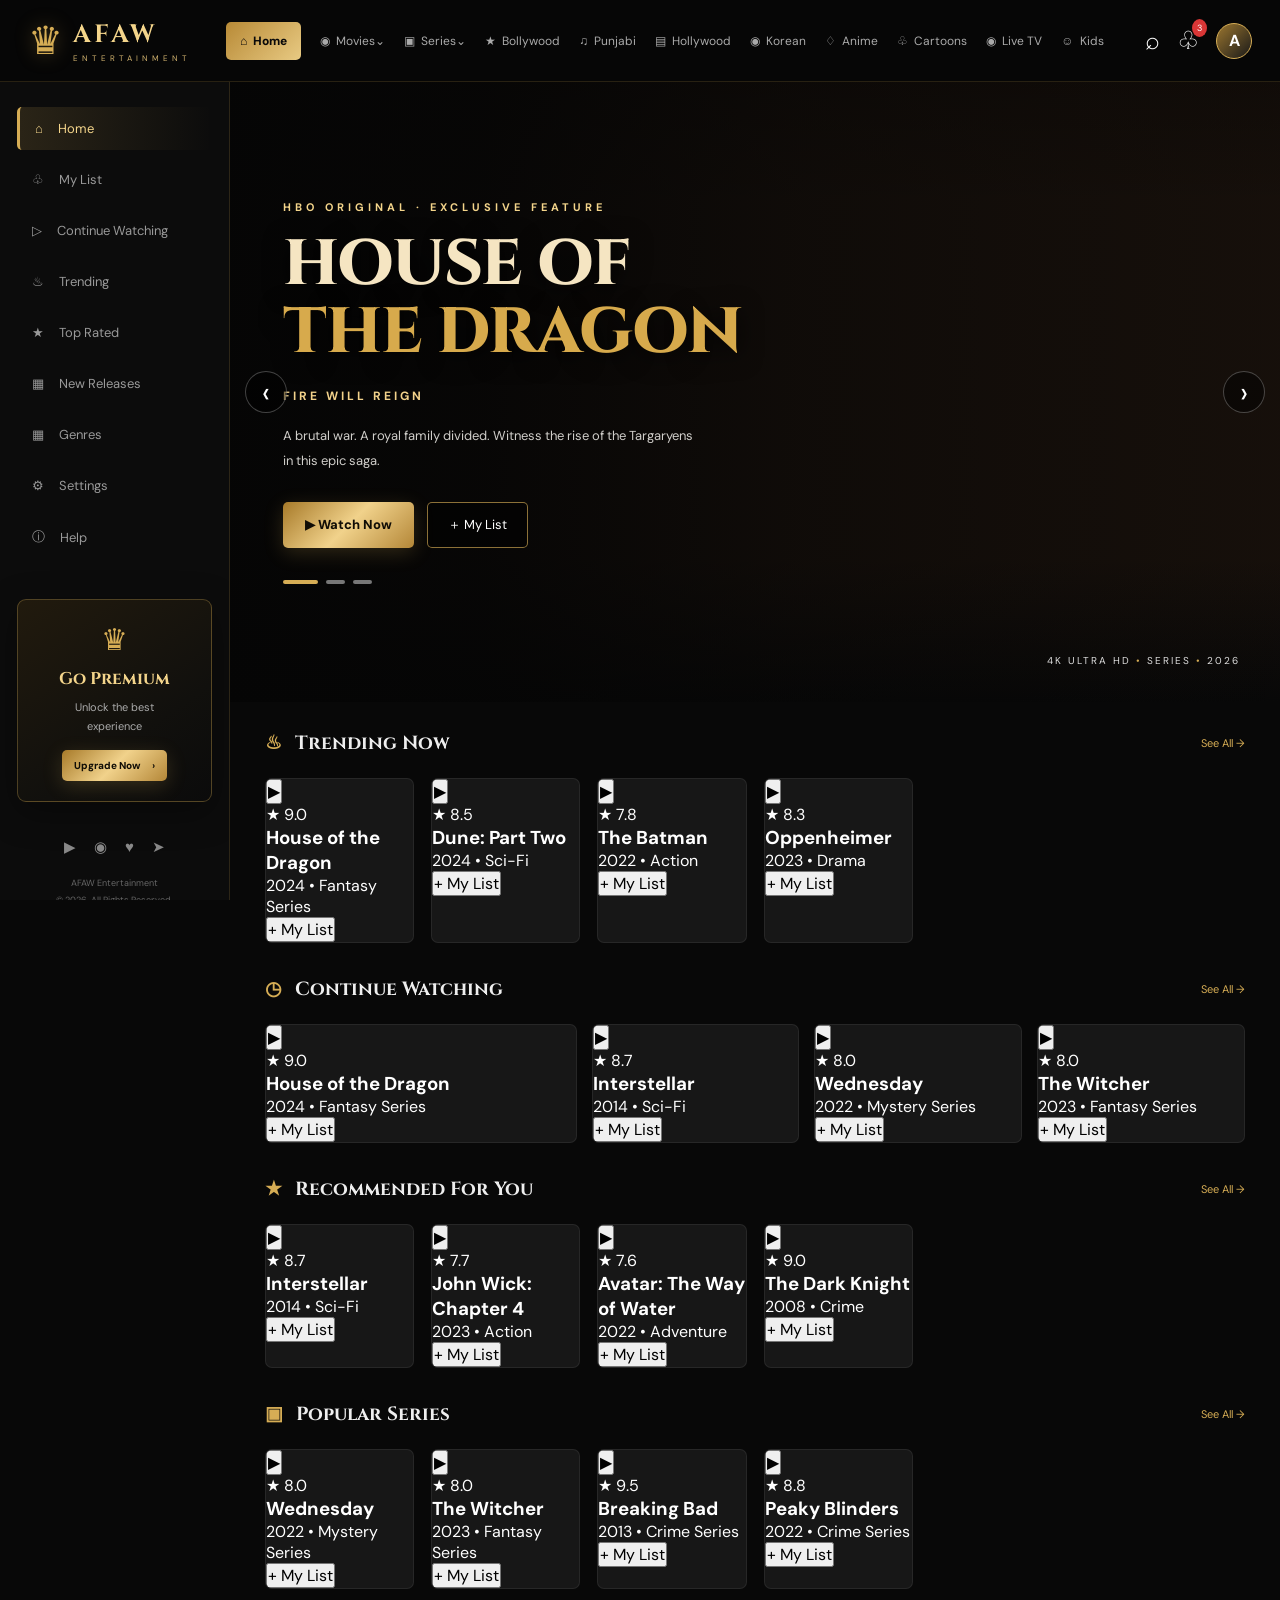
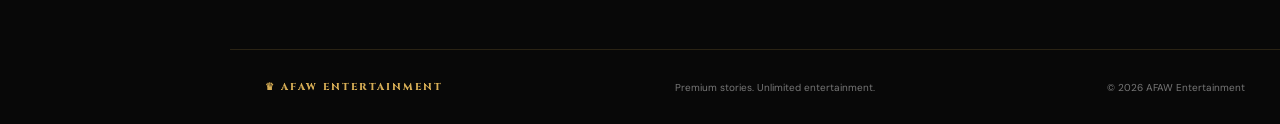
==== commit 437df44d: "Update index.html AFAW ENTERTAINMENT is your ultimate entertainment destination. Discover trending m" ====
--- a/index.html
+++ b/index.html
@@ -1,10 +1,13 @@
-
 <!DOCTYPE html>
 <html lang="en">
 <head>
   <meta charset="UTF-8">
   <meta name="viewport" content="width=device-width, initial-scale=1.0">
   <meta name="theme-color" content="#080808">
+
+  <!-- AFAW WEB APP MANIFEST -->
+  <link rel="manifest" href="./manifest.json">
+
   <title>AFAW Entertainment | Premium Cinema</title>
 
   <link rel="preconnect" href="https://fonts.googleapis.com">
--- a/style.css
+++ b/style.css
@@ -1,23 +1,29 @@
 
-@import url('https://fonts.googleapis.com/css2?family=DM+Sans:wght@400;500;600;700&family=Cinzel:wght@500;600;700;800&display=swap');
+/* ==========================================
+   AFAW ENTERTAINMENT
+   PREMIUM CINEMATIC BLACK & GOLD THEME
+========================================== */
+
+:root {
+  --bg: #080808;
+  --panel: #101010;
+  --panel-light: #171717;
+  --gold: #d6ad55;
+  --gold-light: #f4d58b;
+  --white: #ffffff;
+  --muted: #929292;
+  --border: rgba(214,173,85,0.16);
+}
 
 * {
-  box-sizing: border-box;
   margin: 0;
   padding: 0;
-}
-
-:root {
-  --bg: #09090b;
-  --panel: #121114;
-  --red: #a71928;
-  --gold: #c8a66a;
-  --white: #f6f2ec;
-  --muted: #aaa4a0;
+  box-sizing: border-box;
 }
 
 html {
   scroll-behavior: smooth;
+  scroll-padding-top: 100px;
 }
 
 body {
@@ -27,833 +33,1177 @@
   overflow-x: hidden;
 }
 
-.ambient {
+button, a {
+  font: inherit;
+}
+
+button {
+  cursor: pointer;
+}
+
+a {
+  text-decoration: none;
+  color: inherit;
+}
+
+/* ==========================================
+   TOP NAVIGATION
+========================================== */
+
+.topbar {
   position: fixed;
-  inset: 0;
-  pointer-events: none;
-  background: radial-gradient(
-    ellipse at 78% 5%,
-    rgba(130,20,30,.12),
-    transparent 36%
-  );
-  z-index: -1;
-}
-
-/* HEADER */
-
-.topbar {
+  top: 0;
+  left: 0;
+  width: 100%;
   height: 82px;
+  z-index: 1000;
   display: flex;
   align-items: center;
-  justify-content: space-between;
-  padding: 0 5.5%;
-  background: rgba(8,8,10,.96);
-  border-bottom: 1px solid rgba(200,166,106,.14);
-  position: relative;
-  z-index: 5;
+  padding: 0 28px;
+  gap: 35px;
+  background: rgba(7,7,7,0.97);
+  border-bottom: 1px solid var(--border);
+  backdrop-filter: blur(18px);
 }
 
 .brand {
   display: flex;
-  flex-direction: column;
-  text-decoration: none;
-  color: white;
-  line-height: 1;
+  align-items: center;
+  gap: 10px;
+  flex-shrink: 0;
 }
 
 .crown {
+  font-size: 39px;
   color: var(--gold);
-  font-size: 21px;
-  text-align: center;
-}
-
-.brand-name {
+  text-shadow: 0 0 20px rgba(214,173,85,.35);
+}
+
+.brand b {
+  display: block;
   font-family: 'Cinzel', serif;
-  font-size: 22px;
+  color: var(--gold-light);
+  font-size: 25px;
+  letter-spacing: 3px;
+}
+
+.brand small {
+  display: block;
+  font-size: 8px;
+  letter-spacing: 4px;
+  color: #d2b36f;
+  margin-top: 2px;
+}
+
+.topnav {
+  display: flex;
+  align-items: center;
+  gap: 19px;
+  flex: 1;
+  white-space: nowrap;
+  overflow-x: auto;
+  scrollbar-width: none;
+}
+
+.topnav::-webkit-scrollbar {
+  display: none;
+}
+
+.topnav a {
+  font-size: 12px;
+  color: #aaa;
+  transition: .3s;
+}
+
+.topnav a span {
+  margin-left: 3px;
+}
+
+.topnav a:hover,
+.topnav a.active {
+  color: var(--gold-light);
+}
+
+.topnav a.active {
+  background: linear-gradient(135deg,#b88a36,#e8ca83);
+  color: #090909;
+  padding: 11px 14px;
+  border-radius: 5px;
   font-weight: 800;
-  letter-spacing: 5px;
-}
-
-.tagline {
-  font-size: 7px;
-  letter-spacing: 2.3px;
-  color: #b7a78b;
-  margin-top: 5px;
-}
-
-.nav {
-  display: flex;
-  gap: 28px;
-}
-
-.nav a {
-  font-size: 12px;
-  color: #c6c1bd;
-  text-decoration: none;
-  transition: .2s;
-}
-
-.nav a:hover,
-.nav a.active {
-  color: var(--gold);
 }
 
 .top-actions {
   display: flex;
   align-items: center;
-  gap: 18px;
-}
-
-.icon-btn,
-.profile,
-.menu-toggle {
-  border: 0;
+  gap: 17px;
+  flex-shrink: 0;
+}
+
+.icon-btn {
+  border: none;
+  background: transparent;
   color: white;
-  background: none;
-  cursor: pointer;
-}
-
-.icon-btn {
-  font-size: 30px;
-}
-
-.profile {
-  width: 31px;
-  height: 31px;
+  font-size: 25px;
+  position: relative;
+}
+
+.icon-btn:hover {
+  color: var(--gold);
+}
+
+.notification i {
+  position: absolute;
+  top: -5px;
+  right: -8px;
+  background: #d93636;
+  color: white;
+  font-size: 9px;
+  font-style: normal;
+  border-radius: 50%;
+  padding: 3px 5px;
+}
+
+.avatar {
+  width: 36px;
+  height: 36px;
   border: 1px solid var(--gold);
   border-radius: 50%;
+  background: linear-gradient(135deg,#9b762f,#191919);
+  color: white;
+  font-weight: bold;
+}
+
+.mobile-menu {
+  display: none;
   color: var(--gold);
-  font-weight: 700;
-}
-
-.menu-toggle {
-  display: none;
-  font-size: 24px;
-}
-
-/* CINEMATIC HERO */
+  background: transparent;
+  border: none;
+  font-size: 27px;
+}
+
+/* ==========================================
+   LEFT SIDEBAR
+========================================== */
+
+.sidebar {
+  position: fixed;
+  left: 0;
+  top: 82px;
+  bottom: 0;
+  width: 230px;
+  background: #0c0c0c;
+  border-right: 1px solid var(--border);
+  padding: 25px 17px;
+  z-index: 900;
+  overflow-y: auto;
+  scrollbar-width: thin;
+}
+
+.side-links {
+  display: flex;
+  flex-direction: column;
+  gap: 8px;
+}
+
+.side-links a {
+  display: flex;
+  align-items: center;
+  gap: 15px;
+  padding: 13px 15px;
+  color: #999;
+  font-size: 13px;
+  border-radius: 5px;
+  transition: .3s;
+}
+
+.side-links a:first-letter {
+  font-size: 19px;
+}
+
+.side-links a:hover,
+.side-links a.selected {
+  color: var(--gold-light);
+  background: linear-gradient(
+    90deg,
+    rgba(214,173,85,.15),
+    transparent
+  );
+  border-left: 3px solid var(--gold);
+}
+
+/* PREMIUM CARD */
+
+.premium-box {
+  margin-top: 40px;
+  padding: 20px 14px;
+  text-align: center;
+  border: 1px solid rgba(214,173,85,.32);
+  border-radius: 9px;
+  background: linear-gradient(
+    145deg,
+    #211a0d,
+    #11100d 65%,
+    #0b0b0b
+  );
+  box-shadow: 0 10px 35px rgba(0,0,0,.35);
+}
+
+.premium-crown {
+  color: var(--gold);
+  font-size: 30px;
+}
+
+.premium-box h3 {
+  font-family: 'Cinzel',serif;
+  color: var(--gold-light);
+  font-size: 17px;
+  margin: 8px 0;
+}
+
+.premium-box p {
+  font-size: 11px;
+  line-height: 1.7;
+  color: #aaa;
+  margin-bottom: 15px;
+}
+
+.gold-btn {
+  display: inline-flex;
+  justify-content: center;
+  align-items: center;
+  gap: 12px;
+  padding: 13px 22px;
+  border: none;
+  border-radius: 5px;
+  background: linear-gradient(
+    135deg,
+    #a77a29,
+    #f1d28b,
+    #b48738
+  );
+  color: #100d06;
+  font-size: 13px;
+  font-weight: 800;
+  box-shadow: 0 5px 20px rgba(214,173,85,.2);
+  transition: .3s;
+}
+
+.gold-btn:hover {
+  transform: translateY(-3px);
+  box-shadow: 0 8px 28px rgba(214,173,85,.4);
+}
+
+.gold-btn.small {
+  padding: 9px 12px;
+  font-size: 10px;
+}
+
+.outline-btn {
+  background: rgba(0,0,0,.45);
+  color: white;
+  border: 1px solid rgba(214,173,85,.65);
+  border-radius: 5px;
+  padding: 13px 20px;
+  font-size: 13px;
+  transition: .3s;
+}
+
+.outline-btn:hover {
+  background: rgba(214,173,85,.15);
+  color: var(--gold-light);
+}
+
+.socials {
+  display: flex;
+  justify-content: center;
+  gap: 18px;
+  margin-top: 35px;
+}
+
+.socials a {
+  color: #888;
+  font-size: 15px;
+}
+
+.socials a:hover {
+  color: var(--gold);
+}
+
+.copyright {
+  text-align: center;
+  color: #666;
+  font-size: 9px;
+  line-height: 1.8;
+  margin-top: 18px;
+}
+
+/* ==========================================
+   MAIN CONTENT
+========================================== */
+
+.main-content {
+  margin-left: 230px;
+  padding-top: 82px;
+  min-height: 100vh;
+}
+
+/* ==========================================
+   CINEMATIC HERO SECTION
+========================================== */
 
 .hero {
-  height: min(690px, calc(100vh - 82px));
-  min-height: 570px;
   position: relative;
+  min-height: 540px;
+  height: min(620px, 70vw);
   overflow: hidden;
-  background: #171013;
-}
-
-.hero-art {
-  position: absolute;
-  inset: 0;
-  background-image: url("https://images.unsplash.com/photo-1518709268805-4e9042af9f23?auto=format&fit=crop&w=2200&q=90");
+  display: flex;
+  align-items: center;
+  padding: 55px 5%;
+  background-color: #17100b;
+  background-image: url('hero-dragon.jpg');
   background-size: cover;
-  background-position: center 42%;
-  filter: saturate(.8) contrast(1.08);
-}
-
-.hero-art:after {
-  content: "";
+  background-position: center 35%;
+}
+
+.hero-shade {
   position: absolute;
   inset: 0;
   background:
     linear-gradient(
       90deg,
-      #09090b 0%,
-      rgba(9,9,11,.94) 23%,
-      rgba(9,9,11,.52) 52%,
-      rgba(9,9,11,.08) 100%
+      rgba(5,5,5,.98) 0%,
+      rgba(5,5,5,.88) 24%,
+      rgba(5,5,5,.42) 54%,
+      rgba(5,5,5,.05) 100%
     ),
     linear-gradient(
       0deg,
-      #09090b 0%,
-      transparent 32%
+      #080808 0%,
+      transparent 23%,
+      transparent 80%,
+      rgba(0,0,0,.25)
     );
 }
 
-.hero-shade {
+.hero-copy {
+  position: relative;
+  z-index: 2;
+  max-width: 530px;
+  animation: fadeUp 1s ease;
+}
+
+.eyebrow {
+  color: var(--gold-light);
+  font-size: 11px;
+  letter-spacing: 4px;
+  font-weight: 700;
+  margin-bottom: 18px;
+}
+
+.hero h1 {
+  font-family: 'Cinzel',serif;
+  font-size: clamp(35px,5vw,66px);
+  line-height: 1.06;
+  font-weight: 800;
+  letter-spacing: -1px;
+  color: #f5e5c2;
+  text-shadow: 0 5px 25px rgba(0,0,0,.8);
+}
+
+.hero h1 span {
+  color: #d7aa4c;
+}
+
+.tagline {
+  color: #f2d28b;
+  font-size: 12px;
+  margin-top: 20px;
+  font-weight: 700;
+}
+
+.hero-copy p {
+  color: #d0ceca;
+  max-width: 410px;
+  font-size: 13px;
+  line-height: 1.9;
+  margin-top: 20px;
+}
+
+.hero-buttons {
+  display: flex;
+  gap: 13px;
+  margin-top: 28px;
+}
+
+.slider-dots {
+  display: flex;
+  gap: 8px;
+  margin-top: 32px;
+}
+
+.slider-dots i {
+  height: 4px;
+  width: 19px;
+  background: #777;
+  border-radius: 10px;
+}
+
+.slider-dots i.on {
+  width: 35px;
+  background: var(--gold);
+}
+
+.hero-arrow {
+  position: absolute;
+  z-index: 3;
+  top: 50%;
+  transform: translateY(-50%);
+  width: 42px;
+  height: 42px;
+  border-radius: 50%;
+  background: rgba(0,0,0,.45);
+  border: 1px solid rgba(255,255,255,.25);
+  color: white;
+  font-size: 30px;
+}
+
+.hero-arrow:hover {
+  background: var(--gold);
+  color: black;
+}
+
+.hero-arrow.left {
+  left: 15px;
+}
+
+.hero-arrow.right {
+  right: 15px;
+}
+
+.hero-caption {
+  position: absolute;
+  bottom: 35px;
+  right: 40px;
+  color: #ddd;
+  font-size: 10px;
+  letter-spacing: 2px;
+}
+
+.hero-caption span {
+  color: var(--gold);
+}
+
+/* ==========================================
+   CONTENT SECTIONS
+========================================== */
+
+.content-section {
+  padding: 28px 35px 5px;
+}
+
+.section-heading {
+  display: flex;
+  justify-content: space-between;
+  align-items: center;
+  margin-bottom: 22px;
+}
+
+.section-heading h2 {
+  font-family: 'Cinzel',serif;
+  font-size: 19px;
+  color: #eee;
+  font-weight: 700;
+}
+
+.section-heading h2 span {
+  color: var(--gold);
+  margin-right: 8px;
+}
+
+.section-heading > a {
+  color: var(--gold);
+  font-size: 11px;
+  transition: .3s;
+}
+
+.section-heading > a:hover {
+  color: white;
+}
+
+/* ==========================================
+   MOVIE POSTER ROWS
+========================================== */
+
+.poster-row {
+  display: grid;
+  grid-template-columns: repeat(6,minmax(0,1fr));
+  gap: 17px;
+}
+
+.movie-card {
+  min-width: 0;
+  position: relative;
+  overflow: hidden;
+  border-radius: 7px;
+  background: #171717;
+  border: 1px solid rgba(255,255,255,.07);
+  transition: transform .35s, border-color .35s;
+  cursor: pointer;
+}
+
+.movie-card:hover {
+  transform: translateY(-7px) scale(1.025);
+  border-color: var(--gold);
+  box-shadow: 0 12px 30px rgba(0,0,0,.55);
+  z-index: 4;
+}
+
+.movie-card img {
+  display: block;
+  width: 100%;
+  aspect-ratio: 2/3;
+  object-fit: cover;
+  transition: .5s;
+}
+
+.movie-card:hover img {
+  transform: scale(1.06);
+}
+
+.movie-card-info {
+  position: absolute;
+  inset: auto 0 0;
+  padding: 30px 10px 12px;
+  background: linear-gradient(
+    transparent,
+    rgba(0,0,0,.95)
+  );
+}
+
+.movie-card-info h3 {
+  font-size: 12px;
+  color: white;
+  font-weight: 700;
+}
+
+.movie-card-info p {
+  font-size: 9px;
+  color: #bbb;
+  margin-top: 5px;
+}
+
+.quality-badge {
+  position: absolute;
+  top: 9px;
+  right: 8px;
+  padding: 4px 6px;
+  color: #090909;
+  background: var(--gold);
+  font-size: 9px;
+  font-weight: 900;
+  border-radius: 3px;
+}
+
+.movie-overlay {
   position: absolute;
   inset: 0;
-  background: radial-gradient(
-    ellipse at 76% 42%,
-    transparent,
-    rgba(0,0,0,.3)
-  );
-}
-
-.hero-content {
-  position: relative;
-  z-index: 2;
-  padding: 75px 0 0 9%;
-  max-width: 560px;
-}
-
-.eyebrow {
-  font-size: 9px;
-  letter-spacing: 2.5px;
-  color: var(--gold);
   display: flex;
+  justify-content: center;
   align-items: center;
-  gap: 9px;
-}
-
-.eyebrow span {
-  width: 22px;
-  height: 1px;
-  background: var(--gold);
-}
-
-.overline {
-  font-size: 10px;
-  letter-spacing: 4px;
-  color: #d7c8b3;
-  margin: 29px 0 10px;
-}
-
-.hero h1 {
-  font-family: 'Cinzel', serif;
-  font-size: clamp(48px, 6vw, 83px);
-  line-height: .94;
-  letter-spacing: 2px;
-  margin: 0;
-  font-weight: 700;
-  text-shadow: 0 4px 28px #000;
-}
-
-.hero h1 em,
-.section-head h2 em,
-.membership h2 em {
-  font-style: normal;
-  color: var(--gold);
-}
-
-.hero-copy {
-  font-size: 13px;
-  line-height: 1.8;
-  color: #d1cbc5;
-  max-width: 390px;
-  margin: 23px 0 17px;
-}
-
-.meta {
-  display: flex;
-  align-items: center;
-  gap: 12px;
-  color: #c3b8aa;
-  font-size: 9px;
-  letter-spacing: 1.5px;
-}
-
-.meta i {
-  height: 3px;
-  width: 3px;
+  background: rgba(0,0,0,.4);
+  opacity: 0;
+  transition: .3s;
+}
+
+.movie-card:hover .movie-overlay {
+  opacity: 1;
+}
+
+.play-circle {
+  width: 48px;
+  height: 48px;
+  display: grid;
+  place-items: center;
   border-radius: 50%;
   background: var(--gold);
-}
-
-/* BUTTONS */
-
-.hero-buttons {
-  display: flex;
-  gap: 12px;
-  margin-top: 27px;
-}
-
-.btn {
-  padding: 13px 21px;
-  border-radius: 3px;
-  text-decoration: none;
-  font-size: 11px;
-  font-weight: 700;
-  letter-spacing: .5px;
+  color: #090909;
+  font-size: 20px;
+}
+
+/* ==========================================
+   CONTINUE WATCHING
+========================================== */
+
+.continue-row {
+  display: grid;
+  grid-template-columns: 1.5fr 1fr 1fr 1fr;
+  gap: 15px;
+}
+
+.continue-card {
+  position: relative;
+  overflow: hidden;
+  min-height: 145px;
+  border-radius: 7px;
+  background: #191919;
   cursor: pointer;
-  display: inline-flex;
-  align-items: center;
-  gap: 14px;
-  transition: .25s;
-}
-
-.btn-primary {
-  background: linear-gradient(110deg,#a61928,#79101c);
-  color: white;
-  border: 1px solid #b62b39;
-  box-shadow: 0 8px 26px rgba(123,13,27,.24);
-}
-
-.btn-primary:hover {
-  filter: brightness(1.18);
-  transform: translateY(-2px);
-}
-
-.btn-glass {
-  background: rgba(255,255,255,.08);
-  border: 1px solid rgba(255,255,255,.28);
-  color: white;
-  backdrop-filter: blur(8px);
-}
-
-.hero-caption {
+  border: 1px solid rgba(255,255,255,.08);
+  transition: .3s;
+}
+
+.continue-card:hover {
+  border-color: var(--gold);
+  transform: translateY(-4px);
+}
+
+.continue-card img {
   position: absolute;
-  right: 6%;
-  bottom: 43px;
+  width: 100%;
+  height: 100%;
+  object-fit: cover;
+  inset: 0;
+  opacity: .72;
+}
+
+.continue-card::after {
+  content: '';
+  position: absolute;
+  inset: 0;
+  background: linear-gradient(
+    0deg,
+    rgba(0,0,0,.95),
+    transparent
+  );
+}
+
+.continue-info {
+  position: absolute;
+  bottom: 12px;
+  left: 12px;
+  right: 12px;
+  z-index: 2;
+}
+
+.continue-info h3 {
+  font-size: 12px;
+  margin-bottom: 5px;
+}
+
+.continue-info p {
+  color: #bbb;
   font-size: 9px;
-  letter-spacing: 2px;
-  color: #c9bca9;
-}
-
-.hero-caption span {
-  margin-left: 18px;
-  color: var(--gold);
-}
-
-.hero-progress {
-  position: absolute;
-  bottom: 0;
-  left: 0;
-  right: 0;
-  height: 2px;
-  background: #282326;
-}
-
-.hero-progress span {
+}
+
+.progress-track {
+  width: 100%;
+  height: 4px;
+  background: #777;
+  margin-top: 10px;
+  border-radius: 5px;
+}
+
+.progress-track span {
   display: block;
-  width: 25%;
   height: 100%;
   background: var(--gold);
-}
-
-/* CONTENT SECTIONS */
-
-.content-section {
-  padding: 45px 7% 12px;
-}
-
-.section-head {
+  border-radius: 5px;
+}
+
+/* ==========================================
+   SEARCH PANEL
+========================================== */
+
+.search-panel {
+  display: none;
+  position: fixed;
+  z-index: 2000;
+  top: 90px;
+  right: 25px;
+  width: min(430px,calc(100% - 30px));
+  padding: 17px;
+  background: #171717;
+  border: 1px solid var(--border);
+  border-radius: 8px;
+  box-shadow: 0 15px 45px rgba(0,0,0,.7);
+}
+
+.search-panel.show {
+  display: block;
+  animation: fadeUp .25s ease;
+}
+
+.search-panel input {
+  width: calc(100% - 35px);
+  padding: 12px;
+  background: #080808;
+  color: white;
+  border: 1px solid #444;
+  outline: none;
+  border-radius: 4px;
+}
+
+.search-panel input:focus {
+  border-color: var(--gold);
+}
+
+.search-panel button {
+  background: transparent;
+  border: none;
+  color: white;
+  font-size: 19px;
+  margin-left: 8px;
+}
+
+#searchResults {
+  max-height: 300px;
+  overflow-y: auto;
+  margin-top: 12px;
+}
+
+/* ==========================================
+   FOOTER
+========================================== */
+
+footer {
+  margin-top: 55px;
+  padding: 30px 35px;
+  border-top: 1px solid var(--border);
   display: flex;
-  align-items: end;
   justify-content: space-between;
-  margin-bottom: 20px;
-}
-
-.section-kicker {
-  font-size: 8px;
-  letter-spacing: 2.4px;
+  align-items: center;
+  flex-wrap: wrap;
+  gap: 15px;
+  color: #777;
+  font-size: 10px;
+}
+
+.footer-brand {
   color: var(--gold);
-  margin-bottom: 7px;
-}
-
-.section-head h2,
-.membership h2 {
-  font-family: 'Cinzel', serif;
-  font-size: 26px;
-  font-weight: 600;
-}
-
-.section-head > a {
-  color: #c5bdb4;
-  text-decoration: none;
-  font-size: 10px;
-}
-
-.poster-row {
-  display: grid;
-  grid-template-columns: repeat(4,1fr);
-  gap: 15px;
-}
-
-.poster {
-  height: 220px;
-  position: relative;
-  overflow: hidden;
-  background: #21191a;
-  border: 1px solid rgba(200,166,106,.13);
-  border-radius: 3px;
-}
-
-.poster-art {
-  position: absolute;
-  inset: 0;
-  background-size: cover;
-  background-position: center;
-  transition: transform .5s;
-}
-
-.poster:hover .poster-art {
-  transform: scale(1.06);
-}
-
-.poster:after {
-  content: "";
-  position: absolute;
-  inset: 0;
-  background: linear-gradient(0deg,rgba(0,0,0,.95),transparent 75%);
-}
-
-.poster-one .poster-art {
-  background-image: url("https://images.unsplash.com/photo-1518709268805-4e9042af9f23?auto=format&fit=crop&w=700&q=80");
-}
-
-.poster-two .poster-art {
-  background-image: url("https://images.unsplash.com/photo-1470252649378-9c29740c9fa8?auto=format&fit=crop&w=700&q=80");
-}
-
-.poster-three .poster-art {
-  background-image: url("https://images.unsplash.com/photo-1462331940025-496dfbfc7564?auto=format&fit=crop&w=700&q=80");
-}
-
-.poster-four .poster-art {
-  background-image: url("https://images.unsplash.com/photo-1519608487953-e999c86e7455?auto=format&fit=crop&w=700&q=80");
-}
-
-.poster-info {
-  position: absolute;
-  z-index: 1;
-  bottom: 15px;
-  left: 15px;
-}
-
-.poster-info small {
-  font-size: 7px;
-  letter-spacing: 1.4px;
-  color: var(--gold);
-}
-
-.poster-info h3 {
-  font-family: 'Cinzel', serif;
-  font-size: 16px;
-  margin: 6px 0;
-}
-
-.poster-info span {
-  font-size: 9px;
-  color: #c5bdb4;
-}
-
-/* CONTINUE WATCHING */
-
-.compact {
-  padding-top: 38px;
-}
-
-.continue-grid {
-  display: grid;
-  grid-template-columns: repeat(2,minmax(0,1fr));
-  gap: 16px;
-}
-
-.continue-card {
-  display: flex;
-  gap: 13px;
-  align-items: center;
-  background: #121114;
-  padding: 9px;
-  border: 1px solid rgba(255,255,255,.06);
-  border-radius: 3px;
-}
-
-.thumb {
-  width: 118px;
-  height: 66px;
-  flex-shrink: 0;
-  display: grid;
-  place-items: center;
-  background-size: cover;
-  background-position: center;
-}
-
-.thumb span {
-  width: 27px;
-  height: 27px;
-  border-radius: 50%;
-  display: grid;
-  place-items: center;
-  background: rgba(0,0,0,.55);
-  border: 1px solid #d7bd8d;
-  font-size: 10px;
-}
-
-.thumb-a {
-  background-image: url("https://images.unsplash.com/photo-1518709268805-4e9042af9f23?auto=format&fit=crop&w=400&q=70");
-}
-
-.thumb-b {
-  background-image: url("https://images.unsplash.com/photo-1519608487953-e999c86e7455?auto=format&fit=crop&w=400&q=70");
-}
-
-.continue-text {
-  flex: 1;
-  min-width: 0;
-}
-
-.continue-text b {
-  font-size: 11px;
-  display: block;
-}
-
-.continue-text small {
-  font-size: 9px;
-  color: #aaa;
-  display: block;
-  margin: 5px 0 9px;
-}
-
-.track {
-  height: 2px;
-  background: #393338;
-}
-
-.track i {
-  height: 100%;
-  display: block;
-  background: var(--gold);
-}
-
-/* MEMBERSHIP */
-
-.membership {
-  margin: 52px 7% 30px;
-  padding: 29px 34px;
-  background: linear-gradient(105deg,#211216,#141114 62%,#211a13);
-  border: 1px solid rgba(200,166,106,.24);
-  display: flex;
-  align-items: center;
-  justify-content: space-between;
-}
-
-.membership h2 {
-  font-size: 28px;
-  line-height: 1.25;
-}
-
-.membership p:not(.section-kicker) {
-  font-size: 11px;
-  color: #bdb5ae;
-}
-
-.membership .btn {
-  white-space: nowrap;
-}
-
-/* CATEGORIES & FOOTER */
-
-.mini-links {
-  display: flex;
-  gap: 28px;
-  justify-content: center;
-  color: #a99d91;
-  font-size: 9px;
+  font-family: 'Cinzel',serif;
+  font-weight: 800;
   letter-spacing: 2px;
-  padding-bottom: 40px;
-}
-
-footer {
-  border-top: 1px solid #252126;
-  padding: 24px 7%;
-  display: flex;
-  align-items: center;
-  gap: 20px;
-  color: #9d9690;
-  font-size: 10px;
-}
-
-.footer-brand {
-  font-family: 'Cinzel', serif;
-  color: var(--gold);
-  letter-spacing: 3px;
-  font-size: 14px;
-}
-
-footer small {
-  margin-left: auto;
-}
-
-/* SEARCH */
-
-.search-panel {
-  position: fixed;
-  z-index: 10;
-  top: 92px;
-  right: 5%;
-  display: none;
-  background: #171418;
-  border: 1px solid rgba(200,166,106,.35);
-  padding: 10px;
-  box-shadow: 0 15px 40px #000;
-}
-
-.search-panel.show {
-  display: flex;
-}
-
-.search-panel input {
-  background: transparent;
-  border: 0;
-  outline: 0;
-  color: white;
-  width: min(280px,65vw);
-  padding: 8px;
-}
-
-.search-panel button {
-  background: none;
-  border: 0;
-  color: white;
-}
+}
+
+/* ==========================================
+   TOAST
+========================================== */
 
 .toast {
   position: fixed;
-  z-index: 20;
   bottom: 25px;
-  left: 50%;
-  transform: translate(-50%,20px);
+  right: 25px;
+  z-index: 3000;
+  padding: 13px 20px;
+  background: #1b1b1b;
+  border: 1px solid var(--gold);
+  color: var(--gold-light);
+  border-radius: 5px;
+  font-size: 12px;
   opacity: 0;
+  transform: translateY(15px);
   pointer-events: none;
-  background: #21191b;
-  border: 1px solid var(--gold);
-  color: white;
-  padding: 12px 18px;
-  font-size: 11px;
-  transition: .25s;
+  transition: .3s;
 }
 
 .toast.show {
   opacity: 1;
-  transform: translate(-50%,0);
-}
-
-/* TABLET */
-
-@media(max-width:900px) {
+  transform: translateY(0);
+}
+
+/* ==========================================
+   ANIMATIONS
+========================================== */
+
+@keyframes fadeUp {
+  from {
+    opacity: 0;
+    transform: translateY(20px);
+  }
+
+  to {
+    opacity: 1;
+    transform: translateY(0);
+  }
+}
+
+/* ==========================================
+   RESPONSIVE TABLET
+========================================== */
+
+@media(max-width:1250px) {
+
   .topbar {
-    padding: 0 4%;
-    height: 72px;
-  }
-
-  .nav {
-    gap: 14px;
-  }
-
-  .nav a {
-    font-size: 10px;
-  }
-
-  .hero {
-    height: 620px;
-    min-height: 550px;
-  }
-
-  .hero-content {
-    padding-left: 7%;
-    padding-top: 75px;
-  }
-
-  .hero-art {
-    background-position: 58% center;
-  }
-
-  .poster {
-    height: 190px;
-  }
-
-  .content-section {
-    padding-left: 5%;
-    padding-right: 5%;
-  }
-}
-
-/* MOBILE */
-
-@media(max-width:650px) {
+    gap: 18px;
+    padding: 0 18px;
+  }
+
+  .topnav {
+    gap: 13px;
+  }
+
+  .topnav a {
+    font-size: 11px;
+  }
+
+  .sidebar {
+    width: 205px;
+  }
+
+  .main-content {
+    margin-left: 205px;
+  }
+
+  .poster-row {
+    grid-template-columns: repeat(4,minmax(0,1fr));
+  }
+
+}
+
+/* ==========================================
+   RESPONSIVE MOBILE
+========================================== */
+
+@media(max-width:850px) {
+
   .topbar {
-    height: 66px;
-  }
-
-  .brand-name {
-    font-size: 18px;
-    letter-spacing: 4px;
+    height: 70px;
+    padding: 0 15px;
+    gap: 13px;
+  }
+
+  .brand b {
+    font-size: 20px;
+  }
+
+  .brand small {
+    font-size: 7px;
   }
 
   .crown {
-    font-size: 17px;
-  }
-
-  .tagline {
-    font-size: 6px;
-  }
-
-  .menu-toggle {
+    font-size: 30px;
+  }
+
+  .mobile-menu {
     display: block;
-    margin-left: auto;
-    margin-right: 14px;
-  }
-
-  .nav {
+  }
+
+  .topnav {
     display: none;
     position: absolute;
-    top: 66px;
+    top: 70px;
     left: 0;
     right: 0;
-    background: #0d0c0e;
-    padding: 18px 6%;
-    border-bottom: 1px solid #3b2b2b;
+    background: #101010;
+    padding: 18px;
     flex-wrap: wrap;
-    gap: 18px;
-  }
-
-  .nav.open {
+    border-bottom: 1px solid var(--border);
+  }
+
+  .topnav.open {
     display: flex;
   }
 
   .top-actions {
-    gap: 8px;
+    margin-left: auto;
+    gap: 12px;
+  }
+
+  .sidebar {
+    top: 70px;
+    width: 230px;
+    left: -240px;
+    transition: .3s;
+    box-shadow: 10px 0 35px rgba(0,0,0,.5);
+  }
+
+  .sidebar.open {
+    left: 0;
+  }
+
+  .main-content {
+    margin-left: 0;
+    padding-top: 70px;
   }
 
   .hero {
-    height: 610px;
-    min-height: 0;
-  }
-
-  .hero-art {
-    background-position: 61% center;
-  }
-
-  .hero-art:after {
+    height: 520px;
+    min-height: 450px;
+    background-position: 58% center;
+    padding: 35px 25px;
+  }
+
+  .hero-copy {
+    max-width: 390px;
+  }
+
+  .hero h1 {
+    font-size: clamp(34px,8vw,52px);
+  }
+
+  .hero-copy p {
+    font-size: 12px;
+  }
+
+  .content-section {
+    padding: 25px 18px 5px;
+  }
+
+  .poster-row {
+    grid-template-columns: repeat(3,minmax(0,1fr));
+    gap: 12px;
+  }
+
+  .continue-row {
+    grid-template-columns: repeat(2,minmax(0,1fr));
+  }
+
+}
+
+/* ==========================================
+   SMALL MOBILE
+========================================== */
+
+@media(max-width:480px) {
+
+  .topbar {
+    padding: 0 10px;
+  }
+
+  .brand {
+    gap: 5px;
+  }
+
+  .brand b {
+    font-size: 17px;
+    letter-spacing: 2px;
+  }
+
+  .brand small {
+    letter-spacing: 2px;
+  }
+
+  .top-actions {
+    gap: 9px;
+  }
+
+  .icon-btn {
+    font-size: 21px;
+  }
+
+  .avatar {
+    width: 30px;
+    height: 30px;
+  }
+
+  .hero {
+    min-height: 440px;
+    height: 470px;
+    background-position: 60% center;
+    padding: 25px 18px;
+  }
+
+  .hero-shade {
     background:
       linear-gradient(
         90deg,
-        rgba(9,9,11,.92),
-        rgba(9,9,11,.65) 55%,
-        rgba(9,9,11,.18)
+        rgba(0,0,0,.94),
+        rgba(0,0,0,.48)
       ),
-      linear-gradient(0deg,#09090b,transparent 40%);
-  }
-
-  .hero-content {
-    padding: 78px 7% 0;
-    max-width: 90%;
-  }
-
-  .overline {
-    margin-top: 25px;
+      linear-gradient(
+        0deg,
+        #080808,
+        transparent 45%
+      );
+  }
+
+  .eyebrow {
+    font-size: 9px;
+    letter-spacing: 2px;
   }
 
   .hero h1 {
-    font-size: 54px;
-  }
-
-  .hero-copy {
-    font-size: 12px;
-    max-width: 300px;
+    font-size: 34px;
+  }
+
+  .hero-copy p {
+    max-width: 280px;
+    font-size: 11px;
+  }
+
+  .gold-btn,
+  .outline-btn {
+    padding: 11px 13px;
+    font-size: 11px;
+  }
+
+  .hero-arrow {
+    width: 30px;
+    height: 30px;
+    font-size: 22px;
+  }
+
+  .hero-arrow.left {
+    left: 5px;
+  }
+
+  .hero-arrow.right {
+    right: 5px;
   }
 
   .hero-caption {
-    right: 6%;
-    bottom: 28px;
-    font-size: 7px;
-  }
-
-  .content-section {
-    padding-top: 34px;
-  }
-
-  .section-head h2 {
-    font-size: 22px;
+    bottom: 15px;
+    right: 15px;
+    font-size: 8px;
+  }
+
+  .section-heading h2 {
+    font-size: 15px;
+  }
+
+  .section-heading > a {
+    font-size: 9px;
   }
 
   .poster-row {
     grid-template-columns: repeat(2,minmax(0,1fr));
+    gap: 13px;
+  }
+
+  .movie-card-info h3 {
+    font-size: 11px;
+  }
+
+  .continue-row {
     gap: 10px;
   }
 
-  .poster {
-    height: 190px;
-  }
-
-  .poster-info {
-    left: 11px;
-    bottom: 11px;
-  }
-
-  .poster-info h3 {
-    font-size: 14px;
-  }
-
-  .continue-grid {
-    grid-template-columns: 1fr;
-  }
-
-  .membership {
-    margin: 35px 5% 20px;
-    padding: 23px 20px;
-    display: block;
-  }
-
-  .membership h2 {
-    font-size: 25px;
-  }
-
-  .membership .btn {
-    margin-top: 10px;
-  }
-
-  .mini-links {
-    gap: 13px;
-    flex-wrap: wrap;
-    font-size: 8px;
+  .continue-card {
+    min-height: 120px;
   }
 
   footer {
-    flex-wrap: wrap;
-    gap: 10px;
-    padding: 22px 5%;
-  }
-
-  footer small {
-    width: 100%;
-    margin: 0;
-  }
-
-  .thumb {
-    width: 100px;
-  }
-
-  .hero-buttons .btn {
-    padding: 12px 14px;
-    font-size: 10px;
-  }
-}
-/* A-FA-W Premium Category Boxes */
-
-.category-grid {
-  display: grid;
-  grid-template-columns: repeat(4, minmax(0, 1fr));
-  gap: 14px;
-  margin: 25px 0;
-}
-
-.category-box {
-  min-height: 85px;
-  display: flex;
-  align-items: center;
-  justify-content: center;
-  padding: 15px;
-  border: 1px solid #76502e;
-  border-radius: 12px;
-  background: linear-gradient(145deg, #242020, #090909);
-  color: #fff;
-  font-weight: 700;
-  text-align: center;
-  cursor: pointer;
-  transition: 0.3s ease;
-}
-
-.category-box:hover {
-  transform: translateY(-5px);
-  border-color: #d7b46a;
-  background: linear-gradient(145deg, #650018, #151010);
-}
-
-@media (max-width: 600px) {
-  .category-grid {
-    grid-template-columns: repeat(2, minmax(0, 1fr));
-  }
-                      }
-    
+    padding: 25px 18px;
+    flex-direction: column;
+    text-align: center;
+  }
+
+}
+
+
+
+/* =================================
+   AFAW ENTERTAINMENT
+   MOBILE RESPONSIVE DESIGN
+================================= */
+
+@media screen and (max-width: 768px) {
+
+    /* Sidebar */
+    #sidebar {
+        position: fixed;
+        top: 0;
+        left: 0;
+        bottom: 0;
+        width: 250px;
+        z-index: 9999;
+        transform: translateX(-100%);
+        transition: transform 0.3s ease;
+        overflow-y: auto;
+    }
+
+    #sidebar.active {
+        transform: translateX(0);
+    }
+
+    /* Main content */
+    main {
+        margin-left: 0 !important;
+        width: 100% !important;
+    }
+
+    /* Navigation */
+    #topNav {
+        display: none;
+    }
+
+    #topNav.active {
+        display: flex;
+        flex-wrap: wrap;
+    }
+
+    #menuToggle {
+        display: flex;
+        cursor: pointer;
+    }
+
+    /* Hero section */
+    .hero {
+        min-height: 430px;
+        padding: 35px 22px;
+        background-position: center;
+        background-size: cover;
+    }
+
+    .hero h1 {
+        font-size: 38px;
+        line-height: 1.1;
+    }
+
+    .hero p {
+        font-size: 13px;
+        max-width: 290px;
+    }
+
+    /* Movie sections */
+    #trendingRow,
+    #continueRow,
+    #recommendedRow,
+    #seriesRow {
+        display: grid;
+        grid-template-columns: repeat(2, minmax(0, 1fr));
+        gap: 12px;
+        width: 100%;
+    }
+
+    /* Movie cards */
+    .movie-card {
+        width: 100%;
+        min-width: 0;
+    }
+
+    .movie-poster img {
+        width: 100%;
+        height: auto;
+        aspect-ratio: 2 / 3;
+        object-fit: cover;
+    }
+
+    .movie-info h3 {
+        font-size: 13px;
+    }
+
+    .movie-info p {
+        font-size: 11px;
+    }
+
+}
+
+/* Smaller phones */
+@media screen and (max-width: 380px) {
+
+    .hero h1 {
+        font-size: 32px;
+    }
+
+    #trendingRow,
+    #continueRow,
+    #recommendedRow,
+    #seriesRow {
+        gap: 8px;
+    }
+
+    .movie-info h3 {
+        font-size: 12px;
+    }
+
+}
